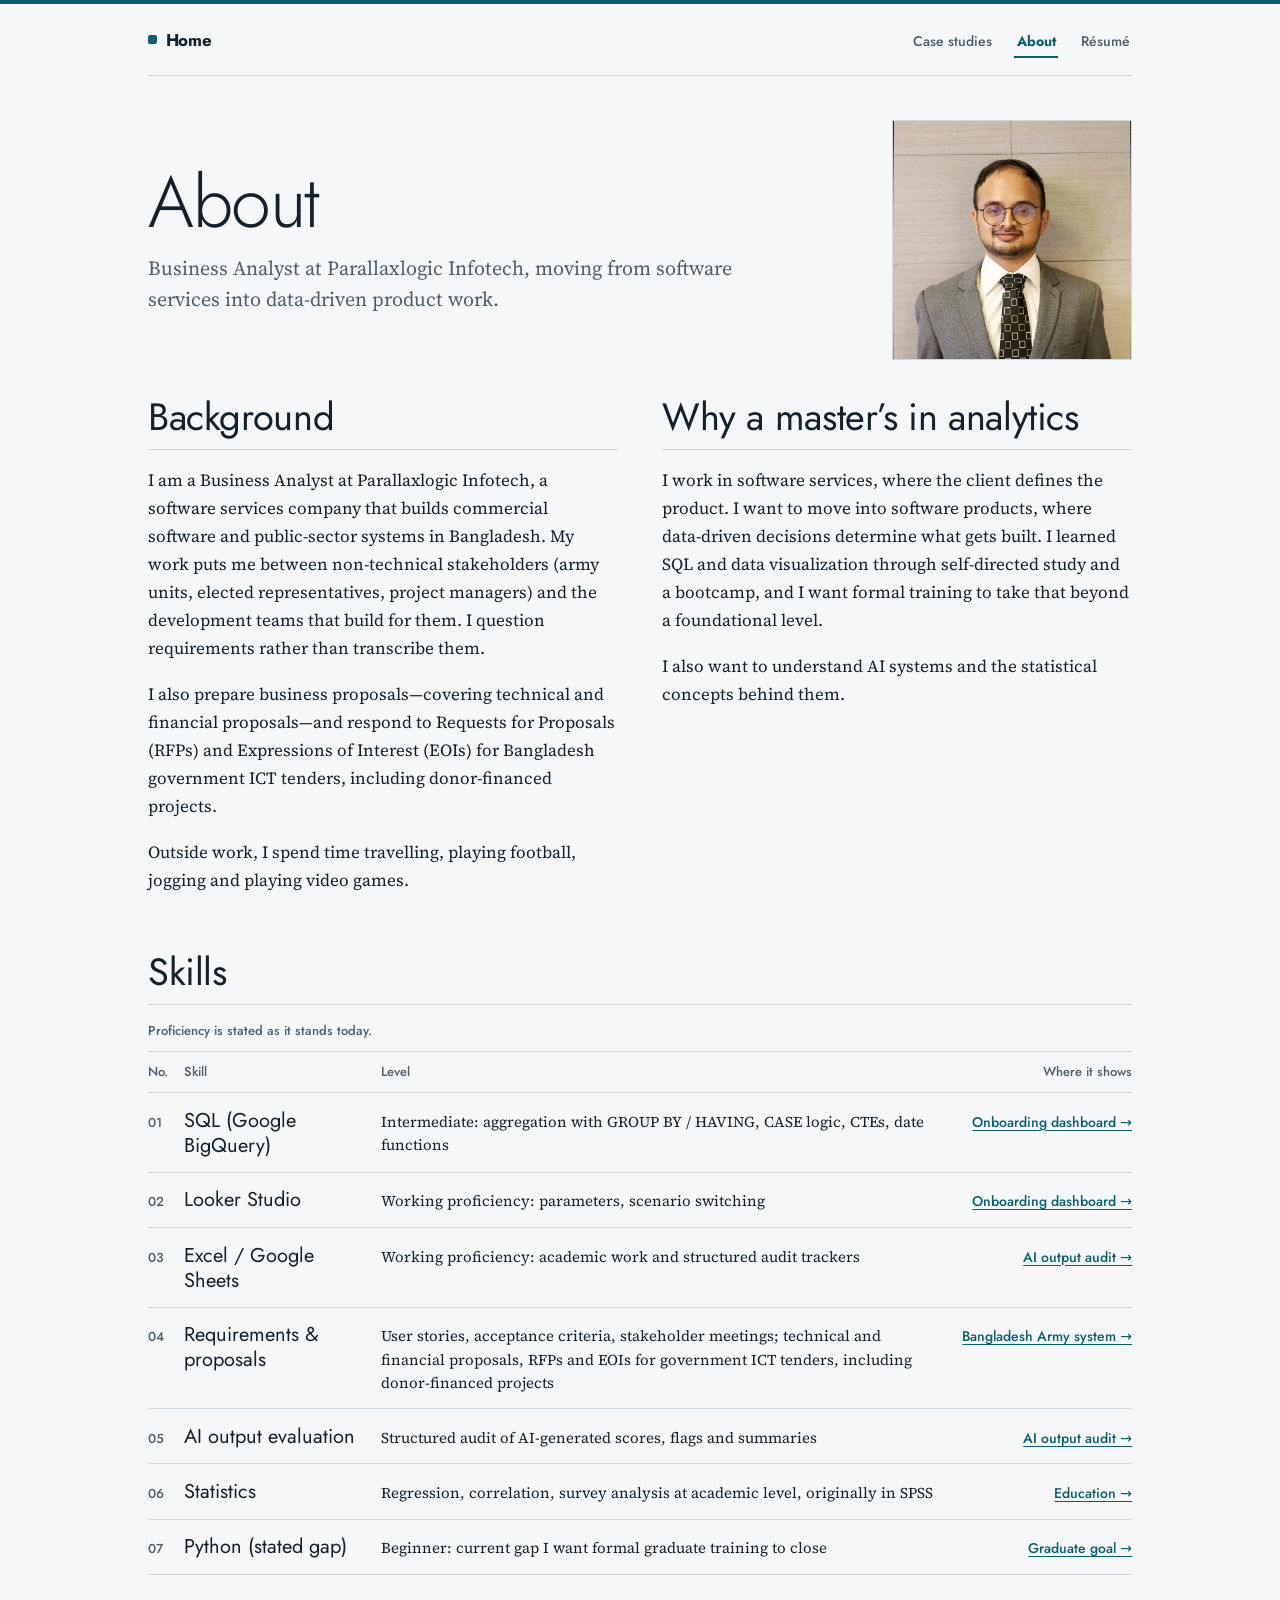
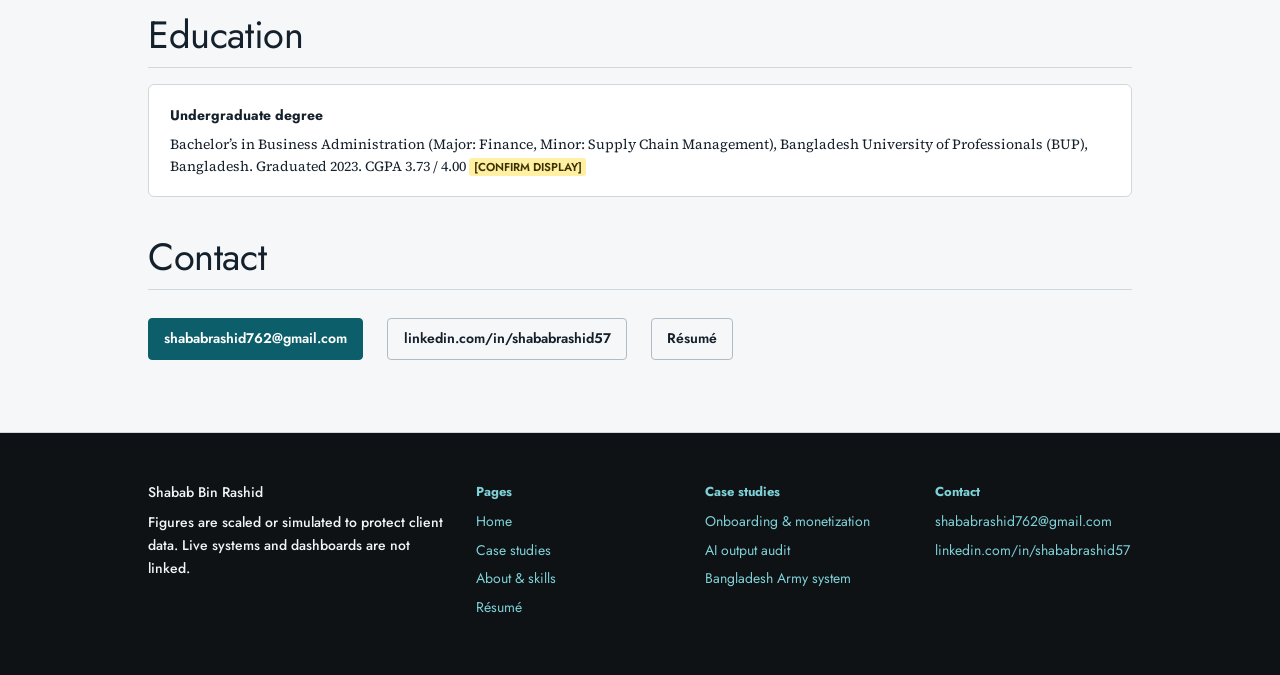
==== about.html @ 9b892e66 "Restructure Case Study 3 sections and update company name to Parallaxlogic Infotech" ====
<!doctype html>
<html lang="en">
<head>
  <meta charset="utf-8">
  <meta name="viewport" content="width=device-width, initial-scale=1">
  <title>About | Shabab Bin Rashid</title>
  <meta name="description" content="Background, skills with stated proficiency levels, education and contact details for Shabab Bin Rashid, Business Analyst at Parallaxlogic Infotech.">
  <meta property="og:title" content="About | Shabab Bin Rashid">
  <meta property="og:description" content="Background, skills with stated proficiency levels, education and contact details for Shabab Bin Rashid, Business Analyst at Parallaxlogic Infotech.">
  <meta property="og:type" content="website">
  <link rel="preconnect" href="https://fonts.googleapis.com">
  <link rel="preconnect" href="https://fonts.gstatic.com" crossorigin>
  <link rel="stylesheet" href="https://fonts.googleapis.com/css2?family=Jost:wght@300;400;500;600&family=Source+Serif+4:ital,opsz,wght@0,8..60,400;0,8..60,600;1,8..60,400&display=swap">
  <script>
  (function(d){if(matchMedia('(prefers-reduced-motion: reduce)').matches)return;
  d.documentElement.classList.add('motion');
  setTimeout(function(){if(!window.__motion)d.documentElement.classList.remove('motion')},3000);})(document);
  </script>
  <link rel="stylesheet" href="site.css?v=9">
  <script src="vendor/lenis-1.1.13.min.js?v=9" defer></script>
  <script src="motion.js?v=10" defer></script>
</head>
<body>
  <a class="skip-link" href="#main">Skip to content</a>

  <div class="wrap">
    <header class="site-header">
      <a class="site-title" href="index.html">Home</a>
      <nav class="site-nav" aria-label="Main">
        <ul>
          <li><a href="case-studies.html">Case studies</a></li>
          <li><a href="about.html" aria-current="page">About</a></li>
          <li><a href="resume.pdf">Résumé</a></li>
        </ul>
      </nav>
    </header>

    <main id="main">
      <div class="page-head page-head--about">
        <div class="page-head-copy">
          <h1>About</h1>
          <p>Business Analyst at Parallaxlogic Infotech, moving from software services into data-driven product work.</p>
        </div>
        <figure class="about-portrait">
          <img src="shabab-bin-rashid.jpg" alt="Portrait of Shabab Bin Rashid wearing glasses, a grey blazer and a patterned tie" width="240" height="240" decoding="async">
        </figure>
      </div>

      <section class="about-grid" aria-labelledby="background">
        <div class="prose">
          <h2 id="background">Background</h2>
          <p>I am a Business Analyst at Parallaxlogic Infotech, a software services company that builds commercial software and public-sector systems in Bangladesh. My work puts me between non-technical stakeholders (army units, elected representatives, project managers) and the development teams that build for them. I question requirements rather than transcribe them.</p>
          <p>I also prepare business proposals—covering technical and financial proposals—and respond to Requests for Proposals (RFPs) and Expressions of Interest (EOIs) for Bangladesh government ICT tenders, including donor-financed projects.</p>
          <p>Outside work, I spend time travelling, playing football, jogging and playing video games.</p>
        </div>

        <div class="prose">
          <h2 id="why">Why a master’s in analytics</h2>
          <p>I work in software services, where the client defines the product. I want to move into software products, where data-driven decisions determine what gets built. I learned SQL and data visualization through self-directed study and a bootcamp, and I want formal training to take that beyond a foundational level.</p>
          <p>I also want to understand AI systems and the statistical concepts behind them.</p>
        </div>
      </section>

      <section aria-labelledby="skills">
        <h2 id="skills">Skills</h2>
        <div class="toolkit-col">
          <table class="toolkit-table">
            <caption>Proficiency is stated as it stands today.</caption>
            <thead>
              <tr>
                <th scope="col">No.</th>
                <th scope="col">Skill</th>
                <th scope="col">Level</th>
                <th scope="col">Where it shows</th>
              </tr>
            </thead>
            <tbody>
              <tr>
                <td class="tk-num">01</td>
                <th scope="row" class="tk-skill">SQL (Google BigQuery)</th>
                <td class="tk-level">Intermediate: aggregation with GROUP BY / HAVING, CASE logic, CTEs, date functions</td>
                <td class="tk-where"><a href="case-study-onboarding-monetization.html">Onboarding dashboard →</a></td>
              </tr>
              <tr>
                <td class="tk-num">02</td>
                <th scope="row" class="tk-skill">Looker Studio</th>
                <td class="tk-level">Working proficiency: parameters, scenario switching</td>
                <td class="tk-where"><a href="case-study-onboarding-monetization.html">Onboarding dashboard →</a></td>
              </tr>
              <tr>
                <td class="tk-num">03</td>
                <th scope="row" class="tk-skill">Excel / Google Sheets</th>
                <td class="tk-level">Working proficiency: academic work and structured audit trackers</td>
                <td class="tk-where"><a href="case-study-ai-output-audit.html">AI output audit →</a></td>
              </tr>
              <tr>
                <td class="tk-num">04</td>
                <th scope="row" class="tk-skill">Requirements &amp; proposals</th>
                <td class="tk-level">User stories, acceptance criteria, stakeholder meetings; technical and financial proposals, RFPs and EOIs for government ICT tenders, including donor-financed projects</td>
                <td class="tk-where"><a href="case-study-army-personnel-system.html">Bangladesh Army system →</a></td>
              </tr>
              <tr>
                <td class="tk-num">05</td>
                <th scope="row" class="tk-skill">AI output evaluation</th>
                <td class="tk-level">Structured audit of AI-generated scores, flags and summaries</td>
                <td class="tk-where"><a href="case-study-ai-output-audit.html">AI output audit →</a></td>
              </tr>
              <tr>
                <td class="tk-num">06</td>
                <th scope="row" class="tk-skill">Statistics</th>
                <td class="tk-level">Regression, correlation, survey analysis at academic level, originally in SPSS</td>
                <td class="tk-where"><a href="about.html#education">Education →</a></td>
              </tr>
              <tr>
                <td class="tk-num">07</td>
                <th scope="row" class="tk-skill">Python (stated gap)</th>
                <td class="tk-level">Beginner: current gap I want formal graduate training to close</td>
                <td class="tk-where"><a href="about.html#why">Graduate goal →</a></td>
              </tr>
            </tbody>
          </table>
        </div>
      </section>

      <section aria-labelledby="education">
        <h2 id="education">Education</h2>
        <dl class="record">
          <div class="record-item is-wide">
            <dt>Undergraduate degree</dt>
            <dd>Bachelor’s in Business Administration (Major: Finance, Minor: Supply Chain Management), Bangladesh University of Professionals (BUP), Bangladesh. Graduated 2023. CGPA 3.73 / 4.00 <mark class="ph">[CONFIRM DISPLAY]</mark></dd>
          </div>
        </dl>
      </section>

      <section aria-labelledby="contact">
        <h2 id="contact">Contact</h2>
        <ul class="link-row">
          <li><a class="btn-filled" href="mailto:shababrashid762@gmail.com">shababrashid762@gmail.com</a></li>
          <li><a class="btn-outline" href="https://www.linkedin.com/in/shababrashid57">linkedin.com/in/shababrashid57</a></li>
          <li><a class="btn-outline" href="resume.pdf">Résumé</a></li>
        </ul>
      </section>
    </main>
  </div>

  <footer class="site-footer" id="footer">
    <div class="wrap">
      <div class="footer-grid">
        <div class="footer-col footer-col--wide">
          <p class="footer-brand">Shabab Bin Rashid</p>
          <p class="data-note">Figures are scaled or simulated to protect client data. Live systems and dashboards are not linked.</p>
        </div>
        <div class="footer-col">
          <p class="footer-head">Pages</p>
          <ul>
            <li><a href="index.html">Home</a></li>
            <li><a href="case-studies.html">Case studies</a></li>
            <li><a href="about.html">About &amp; skills</a></li>
            <li><a href="resume.pdf">Résumé</a></li>
          </ul>
        </div>
        <div class="footer-col">
          <p class="footer-head">Case studies</p>
          <ul>
            <li><a href="case-study-onboarding-monetization.html">Onboarding &amp; monetization</a></li>
            <li><a href="case-study-ai-output-audit.html">AI output audit</a></li>
            <li><a href="case-study-army-personnel-system.html">Bangladesh Army system</a></li>
          </ul>
        </div>
        <div class="footer-col">
          <p class="footer-head">Contact</p>
          <ul>
            <li><a href="mailto:shababrashid762@gmail.com">shababrashid762@gmail.com</a></li>
            <li><a href="https://www.linkedin.com/in/shababrashid57">linkedin.com/in/shababrashid57</a></li>
          </ul>
        </div>
      </div>
    </div>
  </footer>
</body>
</html>
---- site.css ----
/* ==========================================================
   Portfolio site stylesheet
   One accent colour (petrol teal), two typefaces:
   Jost for structure and display, Source Serif 4 for reading text.
   Dark mode follows prefers-color-scheme.
   ========================================================== */

:root {
  color-scheme: light dark;

  --paper: #F5F7F8;
  --surface: #FFFFFF;
  --surface-subtle: #EBF0F2;
  --surface-tint: #F0F6F7;
  --ink: #14202B;
  --muted: #4E5D6C;
  --rule: #CFD8DF;
  --rule-strong: #AEBCC7;
  --accent: #0B5E6A;
  --accent-mid: #147A88;
  --accent-soft: #E0EFF1;
  --code-bg: #E9EEF1;
  --ph-bg: #FFF0A3;
  --ph-ink: #3B3100;
  --ink-deep: #0E1214;
  --shadow-sm: 0 1px 2px rgba(20, 32, 43, 0.04), 0 4px 12px rgba(20, 32, 43, 0.03);
  --shadow-md: 0 2px 4px rgba(20, 32, 43, 0.05), 0 8px 24px rgba(11, 94, 106, 0.06);

  --sans: "Jost", "Segoe UI", system-ui, sans-serif;
  --display: "Jost", "Segoe UI", system-ui, sans-serif;
  --serif: "Source Serif 4", Georgia, "Times New Roman", serif;
  --mono: ui-monospace, "SFMono-Regular", Menlo, Consolas, monospace;

  --step--2: 0.8125rem;
  --step--1: 0.875rem;
  --step-0: 1.0625rem;
  --step-1: 1.25rem;
  --step-2: 1.5rem;
  --step-3: 1.875rem;
  --step-4: clamp(2.15rem, 4.5vw, 2.95rem);

  --measure: 65ch;

  --ease-inout: cubic-bezier(.76, 0, .24, 1); /* reveals, overlays */
  --ease-out: cubic-bezier(.2, .8, .2, 1);    /* image scale, followers */
  --stagger: .06s;
}

@media (prefers-color-scheme: dark) {
  :root {
    --paper: #0F151A;
    --surface: #161F26;
    --surface-subtle: #1C2730;
    --surface-tint: #15252B;
    --ink: #E6EDF2;
    --muted: #9AA8B6;
    --rule: #28343E;
    --rule-strong: #3B4C59;
    --accent: #6EC6CF;
    --accent-mid: #4BA8B2;
    --accent-soft: #172B31;
    --code-bg: #1B252E;
    --ph-bg: #4A4000;
    --ph-ink: #FFE97A;
    --ink-deep: #05080A;
    --shadow-sm: 0 1px 3px rgba(0, 0, 0, 0.25);
    --shadow-md: 0 4px 16px rgba(0, 0, 0, 0.35);
  }
}

/* ---------- Base ---------- */

*, *::before, *::after { box-sizing: border-box; }

html {
  -webkit-text-size-adjust: 100%;
  scroll-behavior: smooth;
}

@media (prefers-reduced-motion: reduce) {
  html { scroll-behavior: auto; }
  *, *::before, *::after {
    animation-duration: 0.01ms !important;
    animation-iteration-count: 1 !important;
    transition-duration: 0.01ms !important;
  }
}

body {
  margin: 0;
  background: var(--paper);
  color: var(--ink);
  font-family: var(--serif);
  font-size: var(--step-0);
  line-height: 1.65;
  text-rendering: optimizeLegibility;
  -webkit-font-smoothing: antialiased;
  border-top: 4px solid var(--accent);
}

h1, h2, h3, h4 {
  font-family: var(--sans);
  line-height: 1.16;
  letter-spacing: -0.018em;
  margin: 0;
  color: var(--ink);
}

h2 {
  font-family: var(--display);
  font-size: clamp(1.75rem, 3vw, 2.375rem);
  font-weight: 400;
  letter-spacing: -0.01em;
  margin-top: 2.25rem;
  margin-bottom: 1rem;
  padding-bottom: 0.65rem;
  border-bottom: 1px solid var(--rule);
}

h3 {
  font-size: var(--step-1);
  font-weight: 650;
}

h4 {
  font-size: var(--step-0);
  font-weight: 650;
}

p { margin: 0 0 1.1rem; max-width: var(--measure); }

a {
  color: var(--accent);
  text-decoration-thickness: 1px;
  text-underline-offset: 0.22em;
  transition: color 0.15s ease, text-decoration-color 0.15s ease;
}
a:hover { text-decoration-thickness: 2px; }

:focus-visible {
  outline: 3px solid var(--accent);
  outline-offset: 3px;
  border-radius: 2px;
}

img, svg { max-width: 100%; height: auto; }

code {
  font-family: var(--mono);
  font-size: 0.84em;
  background: var(--code-bg);
  padding: 0.15em 0.4em;
  border-radius: 3px;
  border: 1px solid var(--rule);
}

.sql-block {
  margin: 0;
  padding: 1.1rem 1.25rem;
  background: var(--code-bg);
  border: 1px solid var(--rule);
  border-radius: 5px;
  overflow-x: auto;
  font-family: var(--mono);
  font-size: var(--step--2);
  line-height: 1.55;
  color: var(--ink);
}

.sql-block code {
  background: transparent;
  padding: 0;
  border: 0;
  font-size: inherit;
}

.wrap {
  max-width: 68rem;
  margin-inline: auto;
  padding-inline: clamp(1.125rem, 5vw, 3.25rem);
}

.skip-link {
  position: absolute;
  left: 1rem;
  top: -4rem;
  background: var(--ink);
  color: var(--paper);
  padding: 0.5rem 1rem;
  font-family: var(--sans);
  font-weight: 600;
  z-index: 30;
  text-decoration: none;
}
.skip-link:focus { top: 1rem; }

/* ---------- Header and navigation ---------- */

.site-header {
  display: flex;
  flex-wrap: wrap;
  justify-content: space-between;
  align-items: center;
  gap: 0.75rem 2rem;
  padding-block: 1.35rem;
  border-bottom: 1px solid var(--rule);
  font-family: var(--sans);
}

.site-title {
  font-weight: 700;
  color: var(--ink);
  text-decoration: none;
  font-size: var(--step-0);
  letter-spacing: -0.015em;
  display: inline-flex;
  align-items: center;
  gap: 0.55rem;
}
.site-title::before {
  content: "";
  width: 0.55rem;
  height: 0.55rem;
  background: var(--accent);
  border-radius: 2px;
}
.site-title:hover { color: var(--accent); }

.site-nav ul {
  display: flex;
  flex-wrap: wrap;
  gap: 0.35rem 1.25rem;
  list-style: none;
  margin: 0;
  padding: 0;
}

.site-nav a {
  color: var(--muted);
  text-decoration: none;
  font-size: var(--step--1);
  font-weight: 500;
  padding: 0.35rem 0.15rem;
}
.site-nav a:hover { color: var(--ink); }
.site-nav a[aria-current="page"] {
  color: var(--accent);
  font-weight: 700;
  border-bottom: 2px solid var(--accent);
}

/* ---------- Placeholders (remove before publishing) ---------- */

mark.ph {
  background: var(--ph-bg);
  color: var(--ph-ink);
  font-family: var(--sans);
  font-size: 0.82em;
  font-weight: 600;
  padding: 0.1em 0.42em;
  border-radius: 3px;
  letter-spacing: 0;
  overflow-wrap: break-word;
}

.ph-block {
  margin: 1.5rem 0 2rem;
  padding: 2.25rem 1.5rem;
  border: 2px dashed var(--rule-strong);
  border-radius: 6px;
  background: repeating-linear-gradient(-45deg, var(--surface) 0 12px, var(--accent-soft) 12px 24px);
  font-family: var(--sans);
  font-size: var(--step--1);
  color: var(--muted);
  text-align: center;
}

/* ---------- Data & Verdict labels ---------- */

.sim,
.scaled,
.badge-illus,
.verdict-pill {
  display: inline-block;
  font-family: var(--sans);
  font-size: var(--step--2);
  font-weight: 700;
  color: var(--accent);
  background: var(--accent-soft);
  border: 1px solid var(--accent);
  border-radius: 4px;
  padding: 0.08em 0.5em;
  line-height: 1.4;
  vertical-align: 0.08em;
  white-space: nowrap;
}

.badge-illus {
  color: var(--muted);
  background: var(--surface);
  border-color: var(--rule-strong);
  font-weight: 600;
}

.verdict-pill {
  font-weight: 650;
  background: var(--surface-tint);
}

/* ---------- Home ---------- */

.hero {
  padding-block: clamp(3rem, 8vh, 5.25rem) 3rem;
  border-bottom: 1px solid var(--rule);
}

.hero-top {
  display: grid;
  grid-template-columns: minmax(0, 1fr) auto;
  gap: 1.75rem 3rem;
  align-items: center;
}

.hero-portrait {
  margin: 0;
  width: clamp(200px, 22vw, 260px);
  aspect-ratio: 1 / 1;
  border-radius: 8px;
  border: 1px solid var(--rule-strong);
  background: var(--surface);
  padding: 4px;
  overflow: hidden;
  flex-shrink: 0;
}

.hero-portrait img {
  display: block;
  width: 100%;
  height: 100%;
  object-fit: cover;
  object-position: center top;
  border-radius: 5px;
}

@media (max-width: 46rem) {
  .hero-top {
    grid-template-columns: minmax(0, 1fr);
    gap: 1.25rem;
  }

  .hero-portrait {
    order: -1;
    width: 148px;
  }
}

.pillars {
  display: grid;
  grid-template-columns: repeat(2, minmax(0, 1fr));
  gap: 1rem;
  margin-top: 2.25rem;
  list-style: none;
  padding: 0;
  font-family: var(--sans);
}

.pillar-card {
  padding: 1.1rem 1.2rem;
  background: var(--surface);
  border: 1px solid var(--rule);
  border-radius: 6px;
}

.pillar-num {
  display: inline-block;
  font-size: var(--step--2);
  font-weight: 700;
  color: var(--accent);
  background: var(--accent-soft);
  padding: 0.05em 0.45em;
  border-radius: 3px;
  margin-bottom: 0.4rem;
}

.pillar-card h2,
.pillar-card h3 {
  font-size: var(--step-0);
  font-weight: 700;
  margin: 0 0 0.35rem;
  padding: 0;
  border: 0;
}

.pillar-card h2::before {
  display: none;
}

.pillar-card p {
  margin: 0;
  font-size: var(--step--1);
  color: var(--muted);
  line-height: 1.5;
}
@media (max-width: 46rem) {
  .pillars {
    grid-template-columns: minmax(0, 1fr);
  }
}

.hero-name {
  font-size: var(--step-1);
  font-weight: 650;
  color: var(--accent);
  letter-spacing: -0.01em;
  margin-bottom: 0.9rem;
}

.hero-line {
  font-family: var(--display);
  font-size: clamp(2.5rem, 6vw, 4.5rem);
  line-height: 1.04;
  font-weight: 300;
  letter-spacing: -0.02em;
  max-width: 20ch;
  margin: 0;
  color: var(--ink);
}

.hero-intro {
  max-width: none;
  margin: 1.65rem 0 0;
  font-size: var(--step-1);
  line-height: 1.62;
  color: var(--ink);
}

.hero-highlights {
  display: grid;
  grid-template-columns: repeat(2, minmax(0, 1fr));
  gap: 0.5rem 2rem;
  margin: 1.5rem 0 0;
  padding: 0;
  list-style: none;
  font-family: var(--sans);
  font-size: var(--step--1);
  color: var(--muted);
}

.hero-highlights li {
  position: relative;
  padding-left: 1.15rem;
}

.hero-highlights li::before {
  content: "";
  position: absolute;
  left: 0;
  top: 0.56em;
  width: 0.45rem;
  height: 0.45rem;
  border-radius: 1px;
  background: var(--accent);
}

@media (max-width: 46rem) {
  .hero-highlights {
    grid-template-columns: minmax(0, 1fr);
    gap: 0.45rem;
  }
}

.link-row {
  display: flex;
  flex-wrap: wrap;
  gap: 0.75rem 1.5rem;
  list-style: none;
  padding: 0;
  margin: 1.75rem 0 0;
  font-family: var(--sans);
  font-size: var(--step--1);
  font-weight: 600;
}

.link-row li a {
  display: inline-block;
  padding: 0.5rem 0.95rem;
  background: var(--surface);
  border: 1px solid var(--rule-strong);
  border-radius: 4px;
  text-decoration: none;
  color: var(--ink);
  transition: border-color 0.15s ease, background-color 0.15s ease, color 0.15s ease;
}
.link-row li:first-child a {
  background: var(--accent);
  border-color: var(--accent);
  color: #FFFFFF;
}
@media (prefers-color-scheme: dark) {
  .link-row li:first-child a {
    color: #0F151A;
  }
}
.link-row li a:hover {
  border-color: var(--accent);
  color: var(--accent);
}
.link-row li:first-child a:hover {
  background: var(--accent-mid);
  color: #FFFFFF;
}
.link-row li a.btn-contact {
  background: var(--accent-soft);
  border: 1.5px solid var(--accent);
  color: var(--accent);
  font-weight: 700;
}
.link-row li a.btn-contact:hover {
  background: var(--accent);
  border-color: var(--accent);
  color: #FFFFFF;
}
@media (prefers-color-scheme: dark) {
  .link-row li a.btn-contact:hover {
    color: #0F151A;
  }
}

.section { padding-block: 2.75rem 1rem; }
.section > h2:first-child {
  margin-top: 0;
  padding-top: 0;
  border-top: 0;
}

.section-head {
  display: flex;
  flex-wrap: wrap;
  justify-content: space-between;
  align-items: flex-end;
  gap: 0.75rem 2rem;
  margin-bottom: 1.35rem;
}

.section-head {
  padding-bottom: 0.75rem;
  border-bottom: 1px solid var(--rule);
}
.section-head h2 {
  margin: 0;
  padding: 0;
  border: 0;
}
.section:has(.cs-rows) .section-head,
.section:has(.work-areas) .section-head,
.section:has(.faq-list) .section-head {
  border-bottom: 0;
  padding-bottom: 0;
}

.section-lead {
  margin: 0.45rem 0 0;
  font-family: var(--sans);
  font-size: var(--step--1);
  color: var(--muted);
  max-width: 62ch;
}

.section-more {
  font-family: var(--sans);
  font-size: var(--step--1);
  font-weight: 650;
  white-space: nowrap;
}

.pillar-card {
  display: flex;
  flex-direction: column;
}

.pillar-link {
  margin-top: 0.85rem !important;
  padding-top: 0.75rem;
  border-top: 1px solid var(--rule);
  font-family: var(--sans);
  font-size: var(--step--2);
  font-weight: 650;
}

/* Featured case studies 3-column showcase */
.project-grid {
  display: grid;
  grid-template-columns: repeat(3, minmax(0, 1fr));
  gap: 1.25rem;
}

.project-card {
  display: flex;
  flex-direction: column;
  background: var(--surface);
  border: 1px solid var(--rule);
  border-radius: 6px;
  overflow: hidden;
}

.project-visual {
  height: 14.25rem;
  background: var(--surface-tint);
  border-bottom: 1px solid var(--rule);
  padding: 0.85rem 1rem;
  display: flex;
  align-items: center;
  justify-content: center;
}

.project-visual--img {
  padding: 0;
  background: var(--paper);
}

.project-visual--img img {
  width: 100%;
  height: 100%;
  object-fit: cover;
  object-position: top center;
  display: block;
}

.mini-diagram {
  width: 100%;
  font-family: var(--sans);
}

.mini-diagram .badge-illus {
  margin-bottom: 0.5rem;
}

.mini-flow {
  list-style: none;
  margin: 0;
  padding: 0;
  display: grid;
  gap: 0.35rem;
}

.mini-flow li {
  background: var(--surface);
  border: 1px solid var(--rule);
  border-radius: 4px;
  padding: 0.3rem 0.55rem;
  line-height: 1.25;
}

.mini-flow strong {
  display: block;
  font-size: var(--step--2);
  color: var(--ink);
}

.mini-flow span {
  display: block;
  font-size: 0.8125rem;
  color: var(--muted);
}

.mini-ba {
  display: grid;
  gap: 0.5rem;
}

.mini-ba-row {
  background: var(--surface);
  border: 1px solid var(--rule);
  border-radius: 4px;
  padding: 0.5rem 0.65rem;
}

.mini-ba-row.is-after {
}

.mini-ba-tag {
  display: inline-block;
  font-size: 0.8125rem;
  font-weight: 700;
  color: var(--muted);
}

.mini-ba-row.is-after .mini-ba-tag {
  color: var(--accent);
}

.mini-ba-row p {
  margin: 0.15rem 0 0;
  font-size: var(--step--2);
  color: var(--ink);
  line-height: 1.3;
}

.project-body {
  display: flex;
  flex-direction: column;
  flex: 1 1 auto;
  padding: 1.15rem 1.25rem 1.25rem;
}

.project-tags {
  display: flex;
  flex-wrap: wrap;
  gap: 0.35rem;
  margin-bottom: 0.65rem;
}

.project-body h3 {
  font-size: var(--step-0);
  line-height: 1.3;
  margin-bottom: 0.55rem;
}

.project-body h3 a {
  color: var(--ink);
  text-decoration: none;
}

.project-body h3 a:hover {
  color: var(--accent);
  text-decoration: underline;
}

.project-body > p {
  font-size: var(--step--1);
  line-height: 1.52;
  color: var(--muted);
  margin: 0 0 0.9rem;
}

.project-meta {
  margin: auto 0 0.9rem;
  padding: 0.7rem 0.85rem;
  background: var(--paper);
  border: 1px solid var(--rule);
  border-radius: 4px;
  font-family: var(--sans);
  display: grid;
  gap: 0.45rem;
}

.project-meta dt {
  font-size: 0.8125rem;
  font-weight: 700;
  color: var(--accent);
}

.project-meta dd {
  margin: 0.1rem 0 0;
  font-size: var(--step--2);
  line-height: 1.38;
  color: var(--ink);
}

.project-cta {
  margin: 0 !important;
  font-family: var(--sans);
  font-size: var(--step--1) !important;
  font-weight: 650;
}

/* Background & skills snapshot split */
.about-split {
  display: grid;
  grid-template-columns: minmax(0, 1fr) minmax(0, 1.15fr);
  gap: 1.25rem;
  align-items: stretch;
}

.panel {
  background: var(--surface);
  border: 1px solid var(--rule);
  border-radius: 6px;
  padding: 1.35rem 1.5rem;
  display: flex;
  flex-direction: column;
}

.panel h3 {
  font-size: var(--step-1);
  margin-bottom: 0.85rem;
}

.panel > p {
  font-size: var(--step-0);
  line-height: 1.6;
  margin: 0 0 0.9rem;
}

.panel-edu {
  margin: 0.25rem 0 1rem;
  padding: 0.8rem 0.95rem;
  background: var(--paper);
  border: 1px solid var(--rule);
  border-radius: 4px;
  font-family: var(--sans);
}

.panel-edu-label {
  display: block;
  font-size: 0.8125rem;
  font-weight: 700;
  color: var(--accent);
  margin-bottom: 0.2rem;
}

.panel-edu p {
  margin: 0;
  font-size: var(--step--2);
  line-height: 1.45;
  color: var(--ink);
}

.panel-link {
  margin-top: auto !important;
  margin-bottom: 0 !important;
  padding-top: 0.75rem;
  border-top: 1px solid var(--rule);
  font-family: var(--sans);
  font-size: var(--step--1) !important;
  font-weight: 650;
}

.skill-snapshot {
  margin: 0;
  display: grid;
  gap: 0.65rem;
  font-family: var(--sans);
}

.skill-snapshot > div {
  padding-bottom: 0.65rem;
  border-bottom: 1px solid var(--rule);
}

.skill-snapshot > div:last-child {
  padding-bottom: 0;
  border-bottom: 0;
}

.skill-snapshot dt {
  font-size: var(--step--1);
  font-weight: 700;
  color: var(--ink);
}

.skill-snapshot dd {
  margin: 0.15rem 0 0;
  font-size: var(--step--2);
  color: var(--muted);
  line-height: 1.45;
}

/* FAQ accordion */
.faq-list {
  display: grid;
  gap: 0.7rem;
}

.faq-item {
  background: var(--surface);
  border: 1px solid var(--rule);
  border-radius: 6px;
}

.faq-item[open] {
  border-color: var(--accent);
}

.faq-item summary {
  cursor: pointer;
  list-style: none;
  padding: 1rem 1.25rem;
  font-family: var(--sans);
  font-size: var(--step-0);
  font-weight: 650;
  color: var(--ink);
  display: flex;
  justify-content: space-between;
  align-items: center;
  gap: 1rem;
}

.faq-item summary::-webkit-details-marker {
  display: none;
}

.faq-item summary::after {
  content: "+";
  font-size: 1.25rem;
  font-weight: 500;
  color: var(--accent);
  line-height: 1;
  flex-shrink: 0;
}

.faq-item[open] summary::after {
  content: "−";
}

.faq-answer {
  padding: 0 1.25rem 1.1rem;
  border-top: 1px solid var(--rule);
  margin-top: 0;
}

.faq-answer p {
  margin: 0.85rem 0 0;
  font-size: var(--step--1);
  line-height: 1.62;
  color: var(--ink);
}

/* Contact CTA band */
.contact-band {
  margin-top: 2.75rem;
  padding: 1.75rem 2rem;
  background: var(--surface);
  border: 1px solid var(--rule);
  border-radius: 6px;
  display: flex;
  flex-wrap: wrap;
  justify-content: space-between;
  align-items: center;
  gap: 1.25rem 2rem;
}

.contact-band h2 {
  margin: 0 0 0.35rem;
  padding-top: 0;
  border-top: 0;
}

.contact-band p {
  margin: 0;
  font-size: var(--step--1);
  color: var(--muted);
  max-width: 52ch;
}

.contact-actions {
  margin: 0;
}

/* Rich multi-column footer */
.footer-grid {
  display: grid;
  grid-template-columns: minmax(0, 1.5fr) repeat(3, minmax(0, 1fr));
  gap: 1.5rem 2rem;
}

.footer-grid--3 {
  grid-template-columns: minmax(0, 1.6fr) repeat(2, minmax(0, 1fr));
}

.footer-brand {
  font-weight: 700;
  color: var(--ink);
  margin: 0 0 0.45rem !important;
}

.footer-head {
  font-size: var(--step--2);
  font-weight: 700;
  color: var(--accent);
  margin: 0 0 0.5rem !important;
}

.footer-col ul {
  list-style: none;
  margin: 0;
  padding: 0;
  display: grid;
  gap: 0.35rem;
}

.footer-col li a {
  color: var(--muted);
  text-decoration: none;
}

.footer-col li a:hover {
  color: var(--accent);
  text-decoration: underline;
}

@media (max-width: 62rem) {
  .project-grid {
    grid-template-columns: minmax(0, 1fr);
  }
  .about-split,
  .footer-grid {
    grid-template-columns: repeat(2, minmax(0, 1fr));
  }
  .about-split {
    grid-template-columns: minmax(0, 1fr);
  }
}

@media (max-width: 42rem) {
  .contact-band {
    padding: 1.35rem 1.25rem;
  }
  .footer-grid {
    grid-template-columns: minmax(0, 1fr);
  }
}

.work-list {
  list-style: none;
  margin: 0;
  padding: 0;
  display: grid;
  gap: 1rem;
}

.work-item {
  display: grid;
  grid-template-columns: minmax(0, 1.1fr) minmax(0, 1.5fr);
  gap: 0.75rem 2.5rem;
  padding: 1.5rem 1.75rem;
  background: var(--surface);
  border: 1px solid var(--rule);
  border-radius: 6px;
}
.work-item h3 { line-height: 1.3; }
.work-item h3 a { color: var(--ink); text-decoration: none; }
.work-item h3 a:hover { color: var(--accent); text-decoration: underline; }
.work-item p { margin: 0; max-width: var(--measure); }

.status {
  display: inline-block;
  margin-top: 0.45rem;
  font-family: var(--sans);
  font-size: var(--step--2);
  font-weight: 600;
  color: var(--muted);
  background: var(--surface-subtle);
  padding: 0.1em 0.5em;
  border-radius: 3px;
}

/* ---------- Case studies index ---------- */

.page-head {
  padding-block: 2.75rem 2rem;
  max-width: 52rem;
}
.page-head h1 {
  font-family: var(--display);
  font-size: clamp(2.5rem, 6vw, 4.5rem);
  font-weight: 300;
  line-height: 1.04;
  letter-spacing: -0.02em;
  margin-bottom: 0.85rem;
}
.page-head p {
  font-size: var(--step-1);
  color: var(--muted);
  margin: 0;
  line-height: 1.55;
}

.entry {
  margin-bottom: 1.5rem;
  padding: 1.75rem 2rem;
  background: var(--surface);
  border: 1px solid var(--rule);
  border-radius: 6px;
}
.entry.flagship {
}
.entry h2 {
  margin: 0 0 0.65rem;
  padding-top: 0;
  border-top: 0;
  font-size: var(--step-2);
}
.entry h2::before { display: none; }
.entry h2 a { color: var(--ink); text-decoration: none; }
.entry h2 a:hover { color: var(--accent); text-decoration: underline; }
.entry > p { max-width: var(--measure); }

.facts {
  display: grid;
  grid-template-columns: repeat(4, minmax(0, 1fr));
  gap: 1rem 1.5rem;
  margin: 1.25rem 0 0;
  padding: 1rem 1.25rem;
  background: var(--paper);
  border: 1px solid var(--rule);
  border-radius: 4px;
}
@media (max-width: 54rem) {
  .facts {
    grid-template-columns: repeat(2, minmax(0, 1fr));
  }
}
@media (max-width: 34rem) {
  .facts {
    grid-template-columns: minmax(0, 1fr);
  }
}
.facts dt {
  font-family: var(--sans);
  font-size: var(--step--2);
  font-weight: 700;
  color: var(--accent);
}
.facts dd {
  margin: 0.2rem 0 0;
  font-family: var(--sans);
  font-size: var(--step--1);
  line-height: 1.45;
}

.entry-link {
  margin: 1rem 0 0;
  font-family: var(--sans);
  font-size: var(--step--1);
  font-weight: 650;
}

/* ---------- Case study page ---------- */

.cs-head {
  padding-block: 2.5rem 1.75rem;
  max-width: 54rem;
}
.crumb {
  font-family: var(--sans);
  font-size: var(--step--1);
  font-weight: 600;
  margin: 0 0 1.15rem;
  display: flex;
  flex-wrap: wrap;
  align-items: center;
  gap: 0.65rem;
  color: var(--muted);
}
.crumb a {
  display: inline-block;
  padding: 0.2rem 0.65rem;
  background: var(--surface);
  border: 1px solid var(--rule);
  border-radius: 4px;
  text-decoration: none;
  color: var(--ink);
}
.crumb a:hover {
  border-color: var(--accent);
  color: var(--accent);
}
.cs-head h1 {
  font-family: var(--display);
  font-size: clamp(2.5rem, 6vw, 4.5rem);
  font-weight: 300;
  line-height: 1.04;
  letter-spacing: -0.02em;
  margin-bottom: 0.9rem;
}
.dek {
  font-size: var(--step-1);
  color: var(--muted);
  max-width: var(--measure);
  line-height: 1.55;
  margin: 0;
}

.summary {
  display: grid;
  grid-template-columns: minmax(0, 1.35fr) minmax(0, 0.8fr) minmax(0, 1.25fr) minmax(0, 0.85fr);
  gap: 0;
  margin: 0.5rem 0 2rem;
  background: var(--surface);
  border: 1px solid var(--rule);
  border-radius: 6px;
  overflow: hidden;
}
.summary > div {
  min-width: 0;
  padding: 1.15rem 1.25rem;
  border-right: 1px solid var(--rule);
}
.summary > div:last-child {
  border-right: 0;
}
.summary dt {
  font-family: var(--sans);
  font-size: var(--step--2);
  font-weight: 700;
  color: var(--accent);
}
.summary dd {
  margin: 0.35rem 0 0;
  font-size: var(--step--1);
  line-height: 1.48;
  font-family: var(--sans);
  font-weight: 500;
  color: var(--ink);
}

/* Two-column reading layout for steps and decision notes;
   all other sections span the full width so there are no empty side columns. */
.cs-body {
  font-size: 1.125rem;
  line-height: 1.65;
  display: grid;
  grid-template-columns: minmax(0, 1.55fr) minmax(16rem, 1fr);
  column-gap: 1.5rem;
  align-items: stretch;
}
.cs-body > * { grid-column: 1 / -1; }
.cs-body > .step { grid-column: 1; }
.cs-body > .note { grid-column: 2; }
.cs-body > .full-bleed { grid-column: 1 / -1; }

.cs-body > h2:first-child {
  margin-top: 0;
  padding-top: 0;
  border-top: 0;
}

.cs-body ul, .cs-body ol {
  padding-left: 1.25rem;
  margin: 0 0 1.25rem;
}
.cs-body li { margin-bottom: 0.55rem; }
.cs-body li::marker {
  color: var(--accent);
  font-family: var(--sans);
  font-weight: 600;
}

.step {
  position: relative;
  margin: 0 0 1.1rem;
  padding: 1.2rem 1.35rem;
  background: var(--surface);
  border: 1px solid var(--rule);
  border-left: 3px solid var(--accent);
  border-radius: 6px;
}
.step h3 {
  margin-bottom: 0.55rem;
  font-size: var(--step-0);
  display: flex;
  flex-wrap: wrap;
  align-items: center;
  gap: 0.45rem 0.65rem;
}
.step p:last-child { margin-bottom: 0; }

.step-num {
  font-family: var(--sans);
  font-size: var(--step--2);
  font-weight: 700;
  color: #FFFFFF;
  background: var(--accent);
  padding: 0.12em 0.55em;
  border-radius: 3px;
}
@media (prefers-color-scheme: dark) {
  .step-num {
    color: #0F151A;
  }
}

.note {
  position: relative;
  margin: 0 0 1.1rem;
  padding: 1rem 1.15rem;
  background: var(--surface-tint);
  border: 1px solid var(--rule);
  border-radius: 6px;
  font-family: var(--sans);
  font-size: var(--step--1);
  line-height: 1.52;
}
.note-kind {
  display: inline-block;
  font-size: var(--step--2);
  font-weight: 700;
  color: var(--accent);
  background: var(--surface);
  border: 1px solid var(--rule);
  padding: 0.05em 0.45em;
  border-radius: 3px;
  margin-bottom: 0.45rem;
}
.note p { margin: 0; }

/* ---------- Visual Enrichment: Process Diagrams & Artefacts ---------- */

.artefact {
  margin: 1.25rem 0 1.75rem;
  background: var(--surface);
  border: 1px solid var(--rule);
  border-radius: 6px;
  font-family: var(--sans);
  overflow: hidden;
}

.artefact-head {
  display: flex;
  flex-wrap: wrap;
  justify-content: space-between;
  align-items: center;
  gap: 0.5rem 1rem;
  padding: 0.9rem 1.35rem;
  background: var(--surface-subtle);
  border-bottom: 1px solid var(--rule);
}

.artefact-title {
  font-size: var(--step--1);
  font-weight: 700;
  color: var(--ink);
  margin: 0;
}

.artefact-body {
  padding: 1.35rem;
}

.artefact-foot {
  padding: 0.75rem 1.35rem;
  border-top: 1px solid var(--rule);
  background: var(--surface-subtle);
  font-size: var(--step--2);
  color: var(--muted);
  margin: 0;
}

/* Process flow pipeline */
.flow-list {
  list-style: none;
  margin: 0;
  padding: 0;
  display: grid;
  grid-template-columns: repeat(4, minmax(0, 1fr));
  gap: 0.85rem;
}

.flow-list.flow-3 {
  grid-template-columns: repeat(3, minmax(0, 1fr));
}

.flow-list.flow-5 {
  grid-template-columns: repeat(5, minmax(0, 1fr));
}

.flow-list.flow-7 {
  grid-template-columns: repeat(12, minmax(0, 1fr));
}
.flow-list.flow-7 > .flow-node:nth-child(-n+4) {
  grid-column: span 3;
}
.flow-list.flow-7 > .flow-node:nth-child(n+5) {
  grid-column: span 4;
}

.flow-node {
  position: relative;
  padding: 1rem 1.05rem;
  background: var(--paper);
  border: 1px solid var(--rule);
  border-radius: 5px;
  font-size: var(--step--1);
  line-height: 1.45;
}

.flow-stage {
  display: inline-block;
  font-size: var(--step--2);
  font-weight: 700;
  color: var(--accent);
  background: var(--accent-soft);
  padding: 0.05em 0.45em;
  border-radius: 3px;
  margin-bottom: 0.45rem;
}

.flow-node strong {
  display: block;
  font-weight: 700;
  color: var(--ink);
  margin-bottom: 0.35rem;
}

.flow-node p,
.flow-node ul {
  margin: 0;
  font-size: var(--step--2);
  color: var(--muted);
  line-height: 1.48;
}

.flow-node ul {
  padding-left: 1rem;
  margin-top: 0.3rem;
}
.flow-node li {
  margin-bottom: 0.25rem;
}

/* Branching audit diagram (CS2) */
.audit-pipeline {
  display: grid;
  gap: 1.15rem;
}

.audit-top-row {
  display: grid;
  grid-template-columns: minmax(0, 1fr);
  gap: 0.9rem;
  align-items: stretch;
}

.audit-box {
  padding: 1rem 1.2rem;
  background: var(--paper);
  border: 1px solid var(--rule);
  border-radius: 5px;
  font-size: var(--step--1);
}

.audit-box.is-muted-branch {
  border-top-color: var(--rule-strong);
  background: var(--surface-subtle);
}

.audit-box h4 {
  font-size: var(--step--1);
  margin: 0.2rem 0 0.45rem;
}

.audit-box p {
  font-size: var(--step--2);
  color: var(--muted);
  margin: 0;
  line-height: 1.55;
  max-width: none;
}

.audit-box ul {
  margin: 0.45rem 0 0;
  padding-left: 1.15rem;
  display: flex;
  flex-wrap: wrap;
  gap: 0.35rem 1.75rem;
}

.audit-box li {
  margin-bottom: 0;
  font-size: var(--step--2);
  color: var(--ink);
}

.audit-checks-grid {
  display: grid;
  grid-template-columns: repeat(3, minmax(0, 1fr));
  gap: 0.75rem;
  margin-top: 0.75rem;
}

.audit-check-item {
  padding: 0.65rem 0.75rem;
  background: var(--surface);
  border: 1px solid var(--rule);
  border-radius: 4px;
  font-size: var(--step--2);
  line-height: 1.4;
}

.audit-check-item strong {
  display: block;
  color: var(--ink);
  margin-bottom: 0.15rem;
}

.audit-check-item span {
  color: var(--muted);
}

/* Scenario-switch illustration (CS1) */
.scenario-panel {
  display: grid;
  grid-template-columns: minmax(0, 1fr);
  gap: 1rem;
}

.scenario-panel > * {
  min-width: 0;
}

.scenario-bar {
  display: inline-flex;
  flex-wrap: wrap;
  gap: 0.35rem;
  padding: 0.3rem;
  background: var(--paper);
  border: 1px solid var(--rule);
  border-radius: 5px;
  max-width: 100%;
}

.scenario-option {
  flex: 1 1 auto;
  padding: 0.45rem 0.85rem;
  text-align: center;
  font-size: var(--step--1);
  font-weight: 600;
  color: var(--muted);
  border-radius: 4px;
  border: 1px solid transparent;
  white-space: nowrap;
}

.scenario-option.is-active {
  background: var(--surface);
  color: var(--ink);
  border-color: var(--accent);
}

.scenario-schema {
  display: grid;
  grid-template-columns: repeat(3, minmax(0, 1fr));
  gap: 0.75rem;
}

.scenario-card {
  padding: 0.95rem;
  background: var(--paper);
  border: 1px solid var(--rule);
  border-radius: 5px;
  font-size: var(--step--2);
}

.scenario-card.is-base {
  border-color: var(--accent);
  background: var(--surface-tint);
}

.scenario-card strong {
  display: block;
  font-size: var(--step--1);
  color: var(--ink);
  margin-bottom: 0.3rem;
}

.scenario-card p {
  margin: 0;
  color: var(--muted);
  line-height: 1.45;
}

/* Dashboard KPIs, MRR matrix, and completion bars (CS1) */
.kpi-grid {
  display: grid;
  grid-template-columns: repeat(4, minmax(0, 1fr));
  gap: 0.85rem;
  margin-bottom: 1.15rem;
}

.kpi-card {
  padding: 0.95rem 1.05rem;
  background: var(--paper);
  border: 1px solid var(--rule);
  border-radius: 5px;
}

.kpi-label {
  display: flex;
  flex-wrap: wrap;
  align-items: center;
  justify-content: space-between;
  gap: 0.35rem;
  font-size: var(--step--2);
  font-weight: 700;
  color: var(--muted);
  margin-bottom: 0.35rem;
}

.kpi-val {
  display: block;
  font-size: var(--step-2);
  font-weight: 700;
  color: var(--ink);
  line-height: 1.15;
  margin-bottom: 0.25rem;
}

.kpi-sub {
  display: block;
  font-size: var(--step--2);
  color: var(--muted);
  line-height: 1.4;
}

.mrr-table-wrap {
  overflow-x: auto;
  margin-top: 0.5rem;
}

.mrr-table {
  width: 100%;
  min-width: 34rem;
  border-collapse: collapse;
  font-family: var(--sans);
  font-size: var(--step--2);
}

.mrr-table th,
.mrr-table td {
  padding: 0.6rem 0.75rem;
  border: 1px solid var(--rule);
  text-align: right;
}

.mrr-table th:first-child,
.mrr-table td:first-child {
  text-align: left;
  font-weight: 700;
}

.mrr-table thead th {
  background: var(--paper);
  color: var(--ink);
  font-weight: 700;
}

.mrr-table td.is-peak {
  background: var(--accent-soft);
  color: var(--ink);
  font-weight: 700;
  border-color: var(--accent);
}

.completion-grid {
  display: grid;
  grid-template-columns: repeat(2, minmax(0, 1fr));
  gap: 1rem;
  margin-top: 1.15rem;
}

.completion-box {
  padding: 1rem 1.1rem;
  background: var(--paper);
  border: 1px solid var(--rule);
  border-radius: 5px;
}

.completion-box h4 {
  font-size: var(--step--1);
  margin: 0 0 0.25rem;
}

.completion-box > p {
  font-size: var(--step--2);
  color: var(--muted);
  margin: 0 0 0.85rem;
  line-height: 1.45;
}

.bar-list {
  list-style: none;
  padding: 0;
  margin: 0;
  display: grid;
  gap: 0.5rem;
}

.bar-item {
  margin: 0 !important;
}

.bar-meta {
  display: flex;
  justify-content: space-between;
  font-size: var(--step--2);
  font-weight: 600;
  color: var(--ink);
  margin-bottom: 0.2rem;
}

.bar-track {
  height: 0.5rem;
  background: var(--surface);
  border: 1px solid var(--rule);
  border-radius: 3px;
  overflow: hidden;
}

.bar-fill {
  height: 100%;
  background: var(--accent);
  border-radius: 2px;
}

.dash-shot-wrap {
  margin-top: 1.25rem;
  padding-top: 1.25rem;
  border-top: 1px solid var(--rule);
}

.dash-shot {
  display: block;
  width: 100%;
  max-width: 44rem;
  margin: 0 auto;
  border: 1px solid var(--rule);
  border-radius: 5px;
  box-shadow: var(--shadow-sm);
}

/* Data-governance panel (CS1 & CS2) */
.gov-grid {
  display: grid;
  grid-template-columns: repeat(2, minmax(0, 1fr));
  gap: 0.85rem;
  margin: 0;
}

.gov-item {
  padding: 1rem 1.1rem;
  background: var(--paper);
  border: 1px solid var(--rule);
  border-radius: 5px;
}

.gov-item dt {
  font-family: var(--sans);
  font-size: var(--step--1);
  font-weight: 700;
  color: var(--ink);
  display: flex;
  flex-wrap: wrap;
  align-items: center;
  justify-content: space-between;
  gap: 0.4rem;
  margin-bottom: 0.35rem;
}

.gov-item dd {
  margin: 0;
  font-family: var(--sans);
  font-size: var(--step--2);
  color: var(--muted);
  line-height: 1.5;
}

/* Spreadsheet tracker table (CS2) */
.sheet-wrap {
  overflow-x: auto;
}

.sheet-table {
  width: 100%;
  min-width: 46rem;
  border-collapse: collapse;
  font-family: var(--sans);
  font-size: var(--step--2);
  line-height: 1.48;
}

.sheet-table thead th {
  background: var(--paper);
  color: var(--ink);
  font-weight: 700;
  font-size: var(--step--2);
  padding: 0.65rem 0.85rem;
  border: 1px solid var(--rule);
  text-align: left;
}

.sheet-col-letter {
  display: block;
  font-family: var(--mono);
  font-size: 0.7rem;
  color: var(--muted);
  font-weight: 500;
  margin-bottom: 0.15rem;
}

.sheet-table tbody td,
.sheet-table tbody th {
  padding: 0.75rem 0.85rem;
  border: 1px solid var(--rule);
  vertical-align: top;
  text-align: left;
}

.sheet-table td code,
.sheet-table .verdict-pill {
  white-space: nowrap;
}

.sheet-table tbody tr:nth-child(even) {
  background: var(--paper);
}

/* Before / After specification card (CS3) */
.before-after {
  display: grid;
  grid-template-columns: repeat(2, minmax(0, 1fr));
  gap: 1rem;
}

.ba-col {
  padding: 1.1rem;
  background: var(--paper);
  border: 1px solid var(--rule);
  border-radius: 5px;
}

.ba-col.is-after {
  background: var(--surface-tint);
}

.ba-label {
  display: block;
  font-size: var(--step--2);
  font-weight: 700;
  color: var(--muted);
  margin-bottom: 0.35rem;
}

.ba-col.is-after .ba-label {
  color: var(--accent);
}

.ba-col h4 {
  font-size: var(--step-0);
  margin-bottom: 0.35rem;
}

.ba-col p {
  margin: 0;
  font-size: var(--step--1);
  color: var(--muted);
  line-height: 1.5;
}

.artefact.is-secondary {
  margin: 0.75rem 0 1.75rem;
}
.artefact.is-secondary .artefact-head {
  padding: 0.65rem 1rem;
}
.artefact.is-secondary .artefact-body {
  padding: 0.9rem 1rem;
}
.artefact.is-secondary .ba-col {
  padding: 0.85rem 0.95rem;
}
.artefact.is-secondary .ba-col h4 {
  font-size: var(--step--1);
}
.artefact.is-secondary .ba-col p {
  font-size: var(--step--2);
}

/* Role map diagram & structured 5-responsibility grid (CS3) */
.role-map {
  display: grid;
  grid-template-columns: minmax(0, 1fr) minmax(0, 1.45fr) minmax(0, 1fr);
  gap: 1rem;
  align-items: stretch;
}

.role-endpoint {
  padding: 1.1rem;
  background: var(--paper);
  border: 1px solid var(--rule);
  border-top: 3px solid var(--rule-strong);
  border-radius: 5px;
  display: flex;
  flex-direction: column;
  justify-content: space-between;
  gap: 0.85rem;
}

.role-endpoint h4 {
  font-size: var(--step-0);
  margin: 0.25rem 0 0.35rem;
}

.role-endpoint p {
  margin: 0;
  font-size: var(--step--2);
  color: var(--muted);
  line-height: 1.48;
}

.role-subbox {
  padding: 0.75rem 0.85rem;
  background: var(--surface);
  border: 1px solid var(--rule);
  border-radius: 4px;
}

.role-subbox strong {
  display: block;
  font-size: var(--step--1);
  color: var(--ink);
  margin-bottom: 0.2rem;
}

.role-bridge {
  padding: 1.15rem;
  background: var(--surface-tint);
  border: 2px solid var(--accent);
  border-radius: 6px;
  display: flex;
  flex-direction: column;
  gap: 0.65rem;
}

.role-bridge-head {
  margin-bottom: 0.2rem;
}

.role-bridge-head h4 {
  font-size: var(--step-0);
  color: var(--ink);
  margin: 0.2rem 0 0.15rem;
}

.role-bridge-head p {
  margin: 0;
  font-size: var(--step--2);
  color: var(--muted);
}

.role-stream {
  padding: 0.6rem 0.8rem;
  background: var(--surface);
  border: 1px solid var(--rule);
  border-radius: 4px;
  font-size: var(--step--2);
  line-height: 1.42;
}

.role-stream-dir {
  display: flex;
  align-items: center;
  justify-content: space-between;
  gap: 0.5rem;
  font-weight: 700;
  color: var(--ink);
  margin-bottom: 0.15rem;
}

.role-stream-arrow {
  font-family: var(--mono);
  font-size: 0.8125rem;
  color: var(--accent);
  background: var(--accent-soft);
  padding: 0.05em 0.45em;
  border-radius: 3px;
}

.role-stream p {
  margin: 0;
  color: var(--muted);
}

.role-resp-grid {
  list-style: none;
  margin: 1.25rem 0 1.5rem;
  padding: 0;
  display: grid;
  grid-template-columns: repeat(2, minmax(0, 1fr));
  gap: 0.9rem;
}

.role-resp-card {
  padding: 1.1rem 1.25rem;
  background: var(--surface);
  border: 1px solid var(--rule);
  border-radius: 6px;
}

.role-resp-card:last-child:nth-child(odd) {
  grid-column: 1 / -1;
}

.role-resp-card h3 {
  font-size: var(--step-0);
  margin-bottom: 0.45rem;
  display: flex;
  flex-wrap: wrap;
  align-items: center;
  gap: 0.45rem 0.6rem;
}

.role-resp-card p {
  margin: 0;
  font-size: var(--step--1);
  line-height: 1.55;
}

/* Requirement-as-rule empty slot template (CS3) */
.rule-slots {
  display: grid;
  grid-template-columns: repeat(3, minmax(0, 1fr));
  gap: 0.85rem;
}

.rule-slot {
  padding: 0.95rem 1.05rem;
  background: var(--paper);
  border: 1px solid var(--rule);
  border-radius: 5px;
}

.rule-slot strong {
  display: block;
  font-size: var(--step--1);
  color: var(--ink);
  margin-bottom: 0.25rem;
}

.rule-slot p {
  margin: 0 0 0.65rem;
  font-size: var(--step--2);
  color: var(--muted);
  line-height: 1.45;
}

.rule-slot-empty {
  padding: 0.55rem 0.7rem;
  background: var(--surface);
  border: 1px dashed var(--rule-strong);
  border-radius: 4px;
  font-family: var(--mono);
  font-size: 0.8125rem;
  color: var(--muted);
  text-align: center;
}

/* User story specification card (CS4) */
.spec-grid {
  display: grid;
  gap: 0.85rem;
}

.spec-row {
  padding: 0.95rem 1.1rem;
  background: var(--paper);
  border: 1px solid var(--rule);
  border-radius: 5px;
  font-size: var(--step--1);
}

.spec-row strong {
  display: block;
  font-size: var(--step--2);
  color: var(--accent);
  margin-bottom: 0.25rem;
}

.method {
  margin-top: 0.75rem;
  padding: 1.1rem 1.35rem;
  background: var(--surface);
  border: 1px solid var(--rule);
  border-radius: 6px;
  font-family: var(--sans);
  font-size: var(--step--1);
}
.method p { max-width: none; }
.method p:last-child { margin-bottom: 0; }

.cs-nav {
  margin-top: 3.25rem;
  padding-top: 1.5rem;
  border-top: 1px solid var(--rule);
  font-family: var(--sans);
  font-size: var(--step--1);
  font-weight: 600;
  display: flex;
  flex-wrap: wrap;
  justify-content: space-between;
  gap: 0.75rem 1.5rem;
}

/* ---------- About & Tables ---------- */

.about-grid {
  display: grid;
  grid-template-columns: repeat(2, minmax(0, 1fr));
  gap: 1.5rem 2.75rem;
  align-items: start;
}

@media (max-width: 48rem) {
  .about-grid {
    grid-template-columns: minmax(0, 1fr);
    gap: 1.75rem;
  }
}

.prose { max-width: none; }
.prose > h2:first-child {
  margin-top: 0;
  padding-top: 0;
  border-top: 0;
}

.table-wrap {
  overflow-x: auto;
  margin: 0 0 1.5rem;
  background: var(--surface);
  border: 1px solid var(--rule);
  border-radius: 6px;
  padding: 0.25rem 1.25rem 0.5rem;
}

table {
  width: 100%;
  min-width: 34rem;
  border-collapse: collapse;
  font-family: var(--sans);
  font-size: var(--step--1);
  line-height: 1.5;
}
caption {
  text-align: left;
  color: var(--muted);
  padding: 0.75rem 0;
  font-size: var(--step--2);
}
th, td {
  text-align: left;
  vertical-align: top;
  padding: 0.75rem 1rem 0.75rem 0;
  border-bottom: 1px solid var(--rule);
}
th:last-child, td:last-child { padding-right: 0; }
thead th {
  color: var(--muted);
  font-weight: 700;
  font-size: var(--step--2);
  border-bottom: 2px solid var(--rule-strong);
}
tbody tr:last-child th,
tbody tr:last-child td {
  border-bottom: 0;
}
tbody th { font-weight: 650; color: var(--ink); }

.record {
  margin: 0;
  display: grid;
  grid-template-columns: repeat(2, minmax(0, 1fr));
  gap: 1rem;
}
.record-item {
  padding: 1.15rem 1.3rem;
  background: var(--surface);
  border: 1px solid var(--rule);
  border-radius: 6px;
}
.record-item.is-wide {
  grid-column: 1 / -1;
}
.record dt {
  font-family: var(--sans);
  font-size: var(--step--1);
  font-weight: 700;
  color: var(--ink);
  margin: 0;
}
.record dd {
  margin: 0.4rem 0 0;
  font-size: var(--step--1);
  line-height: 1.58;
  color: var(--ink);
}
@media (max-width: 48rem) {
  .record {
    grid-template-columns: minmax(0, 1fr);
  }
}

/* ---------- Footer ---------- */

.site-footer {
  margin-top: 4.5rem;
  padding-block: 2rem 3rem;
  border-top: 1px solid var(--rule);
  font-family: var(--sans);
  font-size: var(--step--1);
  color: var(--muted);
}
.site-footer p { margin: 0 0 0.5rem; }
.data-note { color: var(--ink); font-weight: 600; }

/* ---------- Responsive ---------- */

@media (max-width: 62rem) {
  .cs-body {
    grid-template-columns: minmax(0, 1fr);
  }
  .cs-body > .note {
    grid-column: 1;
    margin: -0.75rem 0 1.75rem 0.75rem;
  }
  .summary {
    grid-template-columns: repeat(2, minmax(0, 1fr));
  }
  .summary > div:nth-child(2) {
    border-right: 0;
  }
  .summary > div:nth-child(1),
  .summary > div:nth-child(2) {
    border-bottom: 1px solid var(--rule);
  }
  .flow-list,
  .flow-list.flow-5,
  .flow-list.flow-7,
  .audit-top-row,
  .audit-checks-grid,
  .kpi-grid {
    grid-template-columns: repeat(2, minmax(0, 1fr));
  }
  .flow-list.flow-7 > .flow-node:nth-child(-n+4),
  .flow-list.flow-7 > .flow-node:nth-child(n+5) {
    grid-column: auto;
  }
  .flow-list.flow-7 > .flow-node:last-child:nth-child(odd) {
    grid-column: 1 / -1;
  }
  .role-map,
  .completion-grid {
    grid-template-columns: minmax(0, 1fr);
  }
}

@media (max-width: 42rem) {
  .work-item {
    grid-template-columns: minmax(0, 1fr);
    gap: 0.35rem;
    padding: 1.25rem;
  }
  .summary {
    grid-template-columns: minmax(0, 1fr);
  }
  .summary > div {
    border-right: 0;
    border-bottom: 1px solid var(--rule);
  }
  .summary > div:last-child {
    border-bottom: 0;
  }
  .flow-list,
  .flow-list.flow-3,
  .flow-list.flow-5,
  .flow-list.flow-7,
  .audit-top-row,
  .audit-checks-grid,
  .scenario-schema,
  .gov-grid,
  .before-after,
  .role-resp-grid,
  .rule-slots,
  .kpi-grid,
  .completion-grid {
    grid-template-columns: minmax(0, 1fr);
  }
  .flow-list.flow-7 > .flow-node:last-child:nth-child(odd),
  .role-resp-card:last-child:nth-child(odd) {
    grid-column: auto;
  }
  .scenario-bar {
    display: flex;
    width: 100%;
    gap: 0.25rem;
  }
  .scenario-option {
    padding: 0.4rem 0.45rem;
    font-size: var(--step--2);
  }
  .table-wrap table {
    min-width: 0;
  }
  .table-wrap thead {
    display: none;
  }
  .table-wrap tbody tr {
    display: block;
    padding: 0.85rem 0;
    border-bottom: 1px solid var(--rule);
  }
  .table-wrap tbody tr:last-child {
    border-bottom: 0;
  }
  .table-wrap tbody th,
  .table-wrap tbody td {
    display: block;
    padding: 0.15rem 0;
    border-bottom: 0;
  }
  .table-wrap tbody th {
    font-weight: 700;
    color: var(--accent);
  }
  .table-wrap tbody td:last-child {
    margin-top: 0.2rem;
    font-size: var(--step--2);
    color: var(--muted);
  }
}

/* ---------- Print (reviewers sometimes print case studies) ---------- */

@media print {
  .site-nav, .skip-link, .cs-nav { display: none; }
  body { background: #fff; color: #000; font-size: 10.5pt; border-top: 0; }
  .cs-body { grid-template-columns: minmax(0, 1fr); }
  .summary, .step, .artefact, .gov-item, .flow-node, .method {
    background: #fff;
    border-color: #999;
    break-inside: avoid;
  }
  a { color: #000; text-decoration: underline; }
}


/* ---------- Phase 2 Editorial Layout ---------- */

.hero-grid {
  display: grid;
  grid-template-columns: 7fr 5fr;
  gap: 2.5rem 3.5rem;
  align-items: center;
}

.hero-name {
  font-family: var(--sans);
  font-size: 1.25rem;
  font-weight: 500;
  color: var(--accent);
  letter-spacing: -0.01em;
  margin: 0 0 0.85rem;
}

.hero-sub {
  font-family: var(--serif);
  font-size: 1.25rem;
  line-height: 1.5;
  color: var(--ink);
  margin: 1.15rem 0 0;
  max-width: var(--measure);
}

.hero-intro {
  font-family: var(--serif);
  font-size: 1.0625rem;
  line-height: 1.65;
  color: var(--muted);
  margin: 1rem 0 0;
  max-width: var(--measure);
}

.hero-portrait {
  margin: 0;
  padding: 0;
  border: 0;
  border-radius: 0;
  background: transparent;
  width: 100%;
  aspect-ratio: auto;
  overflow: visible;
}

.hero-portrait img {
  display: block;
  width: 100%;
  height: auto;
  border-radius: 0;
  mix-blend-mode: multiply;
}

@media (prefers-color-scheme: dark) {
  .hero-portrait {
    background: var(--surface);
    border-radius: 8px;
    overflow: hidden;
  }
  .hero-portrait img {
    mix-blend-mode: normal;
  }
}

@media (max-width: 53.99rem) {
  .hero-grid {
    grid-template-columns: minmax(0, 1fr);
    gap: 1.75rem;
  }
  .hero-portrait {
    order: -1;
    max-width: 280px;
  }
}

.link-row li a.btn-filled {
  background: var(--accent);
  border-color: var(--accent);
  color: #FFFFFF;
}
@media (prefers-color-scheme: dark) {
  .link-row li a.btn-filled {
    color: #0F151A;
  }
}
.link-row li a.btn-outline {
  background: transparent;
  border: 1px solid var(--rule-strong);
  color: var(--ink);
}
.link-row li a.btn-outline:hover {
  border-color: var(--accent);
  color: var(--accent);
}

/* Case study rows (Home & Case studies index) */
.cs-rows {
  display: block;
}

.cs-row {
  display: grid;
  grid-template-columns: 5fr 7fr;
  gap: 2.75rem;
  padding: 2.5rem 0;
  border-top: 1px solid var(--rule);
  align-items: stretch;
}

.cs-row-media {
  display: flex;
  flex-direction: column;
  justify-content: space-between;
  gap: 0.65rem;
  padding: 0.85rem;
  border: 1px solid var(--rule);
  border-radius: 6px;
  overflow: hidden;
  background: var(--surface-tint);
  text-decoration: none;
  transition: border-color 0.25s ease;
}

.cs-row-media:hover,
.cs-row-media:focus-visible {
  border-color: var(--accent);
}

.cs-media-frame {
  flex: 1 1 0;
  min-height: 0;
  position: relative;
  display: flex;
  align-items: center;
  justify-content: center;
  overflow: hidden;
  border: 1px solid var(--rule);
  border-radius: 4px;
  background: var(--surface);
}

.cs-media-frame--shot {
  background: var(--surface);
}

.cs-media-frame--shot img {
  position: absolute;
  inset: 0;
  margin: auto;
  max-width: calc(100% - 1.5rem);
  max-height: calc(100% - 1.5rem);
  width: auto;
  height: auto;
  object-fit: contain;
  border-radius: 3px;
  border: 1px solid var(--rule);
  box-shadow: 0 4px 16px rgba(14, 18, 20, 0.14);
  display: block;
}

@media (prefers-color-scheme: dark) {
  .cs-media-frame--shot img {
    box-shadow: 0 6px 22px rgba(0, 0, 0, 0.42);
  }
}

.cs-media-frame--diagram {
  padding: 0.85rem 1rem;
  background: var(--surface);
}

.cs-media-frame--diagram .mini-diagram {
  width: 100%;
  height: 100%;
  max-height: 100%;
  display: block;
}

.cs-media-cap {
  display: flex;
  align-items: baseline;
  justify-content: space-between;
  gap: 0.75rem;
  font-family: var(--sans);
  font-size: 0.75rem;
  line-height: 1.3;
  color: var(--muted);
}

.cs-media-cap strong {
  font-weight: 500;
  color: var(--ink);
}

.cs-media-cap span {
  color: var(--accent);
  font-weight: 500;
  text-align: right;
}

.cs-row-num {
  font-family: var(--sans);
  font-size: 0.8125rem;
  font-weight: 500;
  color: var(--muted);
  margin: 0 0 0.45rem;
}

.cs-row-body h3 {
  font-family: var(--display);
  font-weight: 400;
  font-size: clamp(1.5rem, 2.4vw, 2rem);
  line-height: 1.15;
  letter-spacing: -0.01em;
  margin: 0 0 0.75rem;
}

.cs-row-body h3 a {
  color: var(--ink);
  text-decoration: none;
}

.cs-row-body h3 a:hover {
  color: var(--accent);
  text-decoration: underline;
}

.cs-row-summary {
  font-family: var(--serif);
  font-size: 1.0625rem;
  line-height: 1.65;
  color: var(--ink);
  margin: 0 0 1.25rem;
  max-width: var(--measure);
}

.cs-row-meta {
  display: grid;
  grid-template-columns: repeat(2, minmax(0, 1fr));
  gap: 1rem 2rem;
  margin: 0 0 1.25rem;
  padding: 0.85rem 0;
  border-top: 1px solid var(--rule);
  border-bottom: 1px solid var(--rule);
  font-family: var(--sans);
}

.cs-row-meta.is-four {
  grid-template-columns: repeat(2, minmax(0, 1fr));
}

.cs-row-meta dt {
  font-family: var(--sans);
  font-size: 0.8125rem;
  font-weight: 500;
  color: var(--muted);
}

.cs-row-meta dd {
  margin: 0.2rem 0 0;
  font-family: var(--sans);
  font-size: 0.9375rem;
  line-height: 1.45;
  color: var(--ink);
}

.cs-row-cta {
  margin: 0;
  font-family: var(--sans);
  font-size: 0.9375rem;
  font-weight: 500;
}

@media (max-width: 53.99rem) {
  .cs-row {
    grid-template-columns: minmax(0, 1fr);
    gap: 1.5rem;
    padding: 2rem 0;
  }
  .cs-media-frame {
    flex: none;
    aspect-ratio: 16 / 10;
  }
  .cs-media-frame--diagram {
    aspect-ratio: auto;
    min-height: 12.5rem;
  }
}

@media (max-width: 34rem) {
  .cs-row-meta {
    grid-template-columns: minmax(0, 1fr);
  }
}

/* What I work on */
.work-areas {
  list-style: none;
  margin: 0;
  padding: 0;
  display: grid;
  grid-template-columns: repeat(4, minmax(0, 1fr));
  gap: 2rem;
}

.work-area-item {
  border-top: 1px solid var(--rule);
  padding-top: 1.15rem;
  display: flex;
  flex-direction: column;
}

.work-area-item h3 {
  font-family: var(--sans);
  font-weight: 500;
  font-size: 1.125rem;
  margin: 0 0 0.6rem;
}

.work-area-item p {
  font-family: var(--serif);
  font-size: 1rem;
  line-height: 1.65;
  color: var(--muted);
  margin: 0 0 1rem;
}

.work-area-link {
  margin-top: auto !important;
  margin-bottom: 0 !important;
  font-family: var(--sans) !important;
  font-size: 0.875rem !important;
  font-weight: 500;
}

@media (max-width: 61.99rem) {
  .work-areas {
    grid-template-columns: repeat(2, minmax(0, 1fr));
  }
}

@media (max-width: 41.99rem) {
  .work-areas {
    grid-template-columns: minmax(0, 1fr);
  }
}

/* Background and toolkit */
.about-split {
  display: grid;
  grid-template-columns: minmax(0, 5fr) minmax(0, 7fr);
  gap: 2.5rem 3.5rem;
  align-items: start;
}

.bg-plain h3 {
  font-family: var(--sans);
  font-weight: 500;
  font-size: 1.25rem;
  margin: 0 0 0.85rem;
}

.bg-plain p {
  font-family: var(--serif);
  font-size: 1.0625rem;
  line-height: 1.65;
  margin: 0 0 1rem;
}

.bg-edu {
  padding-top: 1rem;
  border-top: 1px solid var(--rule);
  color: var(--muted);
}

.bg-more {
  font-family: var(--sans) !important;
  font-size: 0.9375rem !important;
  font-weight: 500;
}

.toolkit-table {
  width: 100%;
  min-width: 0;
  border-collapse: collapse;
}

.toolkit-table caption {
  text-align: left;
  font-family: var(--sans);
  font-size: 0.8125rem;
  font-weight: 500;
  color: var(--muted);
  padding: 0 0 0.65rem;
  border-bottom: 1px solid var(--rule);
}

.toolkit-table thead th {
  font-family: var(--sans);
  font-size: 0.8125rem;
  font-weight: 500;
  color: var(--muted);
  padding: 0.65rem 0.85rem 0.65rem 0;
  border-bottom: 1px solid var(--rule);
}

.toolkit-table thead th:last-child {
  text-align: right;
  padding-right: 0;
}

.toolkit-table tbody th,
.toolkit-table tbody td {
  padding: 0.9rem 0.85rem 0.9rem 0;
  border-bottom: 1px solid var(--rule);
  vertical-align: baseline;
}

.toolkit-table tbody tr:last-child th,
.toolkit-table tbody tr:last-child td {
  border-bottom: 1px solid var(--rule);
}

.tk-num {
  font-family: var(--sans);
  font-size: 0.8125rem;
  font-weight: 500;
  color: var(--muted);
  white-space: nowrap;
  width: 2.25rem;
}

.tk-skill {
  font-family: var(--sans);
  font-weight: 400;
  font-size: 1.25rem;
  color: var(--ink);
  line-height: 1.25;
  min-width: 10.5rem;
}

.tk-level {
  font-family: var(--serif);
  font-size: 0.9375rem;
  line-height: 1.55;
  color: var(--ink);
}

.tk-where {
  font-family: var(--sans);
  font-size: 0.875rem;
  font-weight: 500;
  white-space: nowrap;
  text-align: right;
  padding-right: 0 !important;
}

@media (max-width: 61.99rem) {
  .about-split {
    grid-template-columns: minmax(0, 1fr);
  }
}

@media (max-width: 41.99rem) {
  .toolkit-table,
  .toolkit-table tbody,
  .toolkit-table tr,
  .toolkit-table th,
  .toolkit-table td {
    display: block;
    width: 100%;
    min-width: 0;
  }
  .toolkit-table thead {
    display: none;
  }
  .toolkit-table tbody tr {
    padding: 0.9rem 0;
    border-bottom: 1px solid var(--rule);
  }
  .toolkit-table tbody th,
  .toolkit-table tbody td {
    padding: 0.15rem 0;
    border-bottom: 0;
  }
  .toolkit-table tbody tr:last-child th,
  .toolkit-table tbody tr:last-child td {
    border-bottom: 0;
  }
  .tk-where {
    text-align: left;
    white-space: normal;
    margin-top: 0.25rem;
  }
}

/* Restyled unboxed Q&A */
.faq-list {
  display: block;
  border-top: 1px solid var(--rule);
}

.faq-item {
  background: transparent;
  border: 0;
  border-bottom: 1px solid var(--rule);
  border-radius: 0;
}

.faq-item summary {
  padding: 1.15rem 0;
  font-family: var(--sans);
  font-size: 1.0625rem;
  font-weight: 500;
  color: var(--ink);
}

.faq-answer {
  padding: 0 0 1.25rem;
  border-top: 0;
}

.faq-answer p {
  margin: 0;
  font-family: var(--serif);
  font-size: 1.0625rem;
  line-height: 1.65;
  color: var(--muted);
  max-width: var(--measure);
}

/* Contact band (editorial) */
.section:has(.faq-list) {
  padding-bottom: 0;
}

.contact-band {
  margin-top: 0;
  padding: 2.25rem 0 0.5rem;
  background: transparent;
  border: 0;
  border-radius: 0;
}

.contact-band h2 {
  border-bottom: 0;
  padding-bottom: 0;
  margin: 0 0 0.35rem;
}

/* Full-width --ink-deep footer */
.site-footer {
  margin-top: 4.5rem;
  padding-block: 3rem 3.5rem;
  background: var(--ink-deep);
  color: #C9D3DA;
  border-top: 1px solid var(--rule);
  font-family: var(--sans);
  font-size: var(--step--1);
}

.site-footer .data-note,
.site-footer .footer-brand {
  color: #F0F4F7;
  font-weight: 500;
}

.site-footer a,
.site-footer .footer-head,
.site-footer .footer-col li a {
  color: #7FD1D8;
}

.site-footer a:hover,
.site-footer .footer-col li a:hover {
  color: #FFFFFF;
  text-decoration: underline;
}


/* ---------- Phase 3 Editorial Case-Study Template ---------- */

.cs-head {
  padding-block: 2.5rem 1.75rem;
  max-width: none;
}

.crumb {
  font-family: var(--sans);
  font-size: 0.8125rem;
  font-weight: 500;
  margin: 0 0 1.25rem;
  display: flex;
  flex-wrap: wrap;
  align-items: center;
  justify-content: space-between;
  gap: 0.75rem 1.5rem;
  color: var(--muted);
  max-width: none;
}

.crumb-label {
  color: var(--muted);
}

.crumb a {
  display: inline;
  padding: 0;
  background: transparent;
  border: 0;
  border-radius: 0;
  color: var(--accent);
  text-decoration: none;
}

.crumb a:hover {
  text-decoration: underline;
}

.dek {
  font-family: var(--serif);
  font-size: 1.25rem;
  color: var(--muted);
  max-width: none;
  line-height: 1.55;
  margin: 0;
}

.summary {
  display: grid;
  grid-template-columns: repeat(4, minmax(0, 1fr));
  gap: 1.25rem 2rem;
  margin: 0.5rem 0 2.5rem;
  padding: 1.35rem 0;
  background: transparent;
  border: 0;
  border-top: 1px solid var(--rule);
  border-bottom: 1px solid var(--rule);
  border-radius: 0;
  overflow: visible;
}

.summary > div {
  min-width: 0;
  padding: 0;
  border: 0;
}

.summary dt {
  font-family: var(--sans);
  font-size: 0.8125rem;
  font-weight: 500;
  color: var(--muted);
}

.summary dd {
  margin: 0.3rem 0 0;
  font-size: 0.9375rem;
  line-height: 1.48;
  font-family: var(--sans);
  font-weight: 400;
  color: var(--ink);
}

@media (max-width: 61.99rem) {
  .summary {
    grid-template-columns: repeat(2, minmax(0, 1fr));
  }
  .summary > div:nth-child(1),
  .summary > div:nth-child(2) {
    border-bottom: 0;
  }
}

@media (max-width: 41.99rem) {
  .summary {
    grid-template-columns: minmax(0, 1fr);
  }
  .summary > div {
    border-bottom: 0;
  }
}

.cs-body {
  display: block;
  font-size: 1.125rem;
  line-height: 1.65;
}

.cs-section {
  display: grid;
  grid-template-columns: minmax(0, 1fr);
  gap: 1.35rem;
  padding: 2.25rem 0;
  border-top: 0;
  align-items: start;
}

.cs-section:first-child {
  padding-top: 0.5rem;
}

.cs-rail {
  position: static;
}

.cs-rail h2 {
  font-family: var(--display);
  font-size: clamp(1.75rem, 3vw, 2.375rem);
  font-weight: 400;
  color: var(--ink);
  letter-spacing: -0.01em;
  line-height: 1.15;
  margin: 0;
  padding: 0 0 0.6rem;
  border: 0;
  border-bottom: 1px solid var(--rule);
  display: flex;
  align-items: baseline;
  gap: 0.75rem;
}

.rail-num {
  display: inline-block;
  font-family: var(--sans);
  font-size: 0.875rem;
  font-weight: 500;
  color: var(--accent);
  margin: 0;
}

.rail-title {
  display: inline;
  font-family: var(--display);
  font-size: inherit;
  font-weight: 400;
  color: var(--ink);
}

.cs-content > p,
.cs-content > ul,
.cs-content > ol:not(.role-resp-grid) {
  max-width: none;
}

/* Steps with side-by-side Decision / Trade-off margin notes on desktop */
.step {
  margin: 0 0 2.25rem;
  padding: 0.2rem 0 0.2rem 1.35rem;
  background: transparent;
  border-top: 0;
  border-right: 0;
  border-bottom: 0;
  border-radius: 0;
}

.step:last-child {
  margin-bottom: 0;
}

.step > .step-num {
  display: block;
  font-family: var(--sans);
  font-size: 0.8125rem;
  font-weight: 500;
  color: var(--muted);
  background: transparent;
  padding: 0;
  margin: 0 0 0.25rem;
  border-radius: 0;
}

.step h3 {
  font-family: var(--sans);
  font-size: 1.25rem;
  font-weight: 500;
  margin: 0 0 0.55rem;
}

.step > p {
  max-width: none;
  margin: 0 0 1rem;
}

.step > p:last-of-type {
  margin-bottom: 0;
}

.note {
  margin: 1rem 0 0;
  padding: 0.95rem 1.15rem;
  background: var(--surface-tint);
  border: 1px solid var(--rule);
  border-radius: 0;
  display: block;
}

.note-kind {
  display: block;
  font-family: var(--sans);
  font-size: 0.8125rem;
  font-weight: 500;
  color: var(--accent);
  background: transparent;
  border: 0;
  padding: 0;
  margin: 0 0 0.3rem;
}

.note p {
  font-family: var(--serif);
  font-style: italic;
  font-size: 1.02rem;
  line-height: 1.58;
  color: var(--ink);
  margin: 0;
  max-width: none;
}

@media (min-width: 56rem) {
  .step {
    display: grid;
    grid-template-columns: minmax(0, 7fr) minmax(0, 5fr);
    column-gap: 2.75rem;
    align-items: start;
  }
  .step > :not(.note) {
    grid-column: 1;
  }
  .step > .note {
    grid-column: 2;
    grid-row: 1 / span 6;
    margin-top: 0.15rem;
  }
  .step.step--full {
    display: block;
  }
}

.case-feature__rows {
  margin: 1rem 0 0;
  padding: 0;
  border-top: 1px solid var(--rule);
}

.case-feature__row {
  display: grid;
  grid-template-columns: minmax(11rem, 13.5rem) minmax(0, 1fr);
  gap: 0.35rem 1.75rem;
  padding: 0.85rem 0;
  border-bottom: 1px solid var(--rule);
  align-items: baseline;
}

.case-feature__row dt {
  font-family: var(--sans);
  font-size: 0.875rem;
  font-weight: 600;
  color: var(--accent);
}

.case-feature__row dd {
  margin: 0;
  font-family: var(--serif);
  font-size: 1.0625rem;
  line-height: 1.62;
  color: var(--ink);
}

@media (max-width: 42rem) {
  .case-feature__row {
    grid-template-columns: minmax(0, 1fr);
    gap: 0.25rem;
  }
}

/* Figures (.artefact) */
.artefact {
  margin: 1.5rem 0 2rem;
  background: var(--surface);
  border: 1px solid var(--rule);
  border-radius: 0;
  font-family: var(--sans);
}

.artefact-head,
.artefact-foot {
  font-family: var(--sans);
}

.artefact-foot {
  font-size: 0.8125rem;
  max-width: none;
}

/* Outcome display statement */
.outcome-lead {
  font-family: var(--display);
  font-weight: 300;
  font-size: clamp(1.5rem, 2.6vw, 2.125rem);
  line-height: 1.25;
  letter-spacing: -0.015em;
  color: var(--ink);
  max-width: none !important;
  margin: 0 0 1.25rem;
}

/* SQL details */
.sql-details {
  margin-top: 0.85rem;
}

.sql-details summary {
  cursor: pointer;
  font-family: var(--sans);
  font-size: 0.875rem;
  font-weight: 500;
  color: var(--accent);
  padding: 0.35rem 0;
}

.sql-details[open] summary {
  margin-bottom: 0.5rem;
}

/* Mobile MRR table caption and right-edge fade */
.mrr-table-caption {
  font-family: var(--sans);
  font-size: 0.8125rem;
  color: var(--muted);
  margin: 0.5rem 0 0.4rem;
  max-width: none;
}

.mrr-scroll-outer {
  position: relative;
}

@media (max-width: 48rem) {
  .mrr-scroll-outer::after {
    content: "";
    position: absolute;
    top: 0;
    right: 0;
    bottom: 0;
    width: 2.25rem;
    pointer-events: none;
    background: linear-gradient(to right, rgba(255, 255, 255, 0), var(--surface));
  }
}

/* Next case study full-width --ink-deep band */
.cs-nav {
  margin-top: 4.5rem;
  padding-block: 3rem 3.25rem;
  background: var(--ink-deep);
  border-top: 1px solid var(--rule);
  display: block;
}

.cs-nav + .site-footer {
  margin-top: 0;
}

.cs-nav-label {
  font-family: var(--sans);
  font-size: 0.8125rem;
  font-weight: 500;
  color: #9AA8B6;
  margin: 0 0 0.5rem;
}

.cs-nav-title {
  font-family: var(--display);
  font-weight: 300;
  font-size: clamp(1.75rem, 3.5vw, 2.75rem);
  line-height: 1.12;
  letter-spacing: -0.015em;
  margin: 0;
  max-width: none;
}

.cs-nav-title a {
  color: #F0F4F7;
  text-decoration: none;
}

.cs-nav-title a:hover {
  color: #7FD1D8;
  text-decoration: underline;
}


/* ---------- Phase 4 Case studies index & About page ---------- */

.page-head--about {
  max-width: none;
  display: flex;
  flex-wrap: wrap;
  justify-content: space-between;
  align-items: center;
  gap: 1.75rem 3rem;
}

.page-head-copy {
  max-width: 44rem;
}

.about-portrait {
  margin: 0;
  width: 240px;
  aspect-ratio: 1 / 1;
  border: 1px solid var(--rule);
  overflow: hidden;
  flex-shrink: 0;
  background: var(--surface);
}

.about-portrait img {
  display: block;
  width: 100%;
  height: 100%;
  object-fit: cover;
  object-position: center top;
}

@media (max-width: 46rem) {
  .about-portrait {
    width: 180px;
  }
}

/* Motion */

.reveal-line { display: block; overflow: hidden; padding-top: .06em; }
.reveal-line > span { display: block; }
html.motion .reveal-line > span {
  transform: translateY(105%);
  transition: transform 1.2s var(--ease-inout);
  transition-delay: calc(var(--i, 0) * var(--stagger));
}
html.motion h2 .reveal-line > span {
  transition-duration: .9s;
}
html.motion .is-in .reveal-line > span,
html.motion .is-in > .reveal-line > span {
  transform: none;
}

/* Step 3: Hero entrance */
.hero-portrait {
  overflow: hidden;
}
html.motion .hero-portrait {
  opacity: 0;
  transform: scale(1.06);
  transform-origin: 70% 100%;
  transition:
    opacity 1.2s ease .2s,
    transform 1.8s var(--ease-out) .2s;
}
html.motion .hero.is-in .hero-portrait {
  opacity: 1;
  transform: scale(1);
}
html.motion .hero-name,
html.motion .hero-sub,
html.motion .hero-intro,
html.motion .hero .link-row {
  opacity: 0;
  transition: opacity 1s ease .6s;
}
html.motion .hero.is-in .hero-name,
html.motion .hero.is-in .hero-sub,
html.motion .hero.is-in .hero-intro,
html.motion .hero.is-in .link-row {
  opacity: 1;
}

/* Step 4: Intro loader */
.intro-loader {
  position: fixed;
  inset: 0;
  z-index: 100;
  background: var(--ink-deep);
  color: #EDEDED;
  padding: 20px 22px 22px;
  display: flex;
  flex-direction: column;
  justify-content: space-between;
  font-family: var(--sans);
  transform: translateY(0);
  transition: transform .9s var(--ease-inout);
  user-select: none;
}
.intro-loader.is-leaving {
  transform: translateY(-100%);
  pointer-events: none;
}
.intro-top {
  display: flex;
  justify-content: space-between;
  align-items: center;
  font-size: 0.8125rem;
  font-weight: 500;
}
.intro-center {
  display: flex;
  justify-content: center;
  align-items: center;
  font-family: var(--display);
  font-weight: 300;
  font-size: 20vw;
  line-height: .8;
  letter-spacing: -.04em;
}
.intro-char-mask {
  display: inline-block;
  overflow: hidden;
  padding: 0.08em 0.01em;
}
.intro-char {
  display: inline-block;
  transform: translateY(110%);
  transition: transform 1s var(--ease-inout);
  transition-delay: calc(var(--i, 0) * .06s);
}
.intro-loader.is-enter .intro-char {
  transform: translateY(0);
}
.intro-loader.is-exit .intro-char {
  transform: translateY(-110%);
}
.intro-bottom-wrap {
  display: flex;
  flex-direction: column;
  gap: 0.65rem;
}
.intro-bottom {
  display: flex;
  justify-content: space-between;
  align-items: flex-end;
}
.intro-loading-label {
  font-size: 0.8125rem;
  font-weight: 500;
}
.intro-counter {
  font-family: var(--display);
  font-weight: 300;
  font-size: clamp(40px, 5.4vw, 110px);
  line-height: 0.9;
  font-variant-numeric: tabular-nums;
}
.intro-track {
  width: 100%;
  height: 1px;
  background: #2A2A30;
  overflow: hidden;
}
.intro-fill {
  width: 100%;
  height: 100%;
  background: #EDEDED;
  transform: scaleX(0);
  transform-origin: left center;
}

/* Step 5: Hero crosshair */
.hero {
  position: relative;
  overflow: hidden;
}
.hero-crosshair {
  position: absolute;
  inset: 0;
  pointer-events: none;
  z-index: 2;
  opacity: 0;
  transition: opacity .35s ease;
}
.hero-crosshair.is-visible {
  opacity: 1;
}
.hero-ch-v {
  position: absolute;
  top: 0;
  bottom: 0;
  left: 0;
  width: 0;
  border-left: 1px dashed var(--rule-strong);
  will-change: transform;
}
.hero-ch-h {
  position: absolute;
  left: 0;
  right: 0;
  top: 0;
  height: 0;
  border-top: 1px dashed var(--rule-strong);
  will-change: transform;
}
.hero-ch-label {
  position: absolute;
  left: 8px;
  bottom: 6px;
  font-family: var(--sans);
  font-size: 0.8125rem;
  font-weight: 500;
  color: var(--muted);
  white-space: nowrap;
  transition: opacity .2s ease;
}
.hero-ch-label.is-hidden {
  opacity: 0;
}
.hero-ch-follower {
  position: absolute;
  top: 0;
  left: 0;
  width: clamp(96px, 8vw, 160px);
  transform: translate(0, 0) translate(-50%, -62%);
  transition:
    transform .5s var(--ease-out),
    opacity .22s ease;
  will-change: transform, opacity;
}
.hero-ch-follower.is-hidden {
  opacity: 0;
}
.hero-ch-follower img {
  display: block;
  width: 100%;
  aspect-ratio: 3 / 2;
  object-fit: cover;
  object-position: 50% 38%;
  filter: grayscale(1);
}
.hero-ch-caption {
  display: block;
  margin-top: 0.25rem;
  text-align: center;
  font-family: var(--sans);
  font-size: 0.75rem;
  font-weight: 500;
  color: var(--muted);
}
@media (max-width: 53.99rem), (hover: none), (pointer: coarse) {
  .hero-crosshair {
    display: none !important;
  }
}

/* Step 6: Hover and focus transitions */
@media (prefers-reduced-motion: no-preference) {
  html {
    scroll-behavior: smooth;
  }
}

.cs-row-body h3 a,
.cs-row-cta a {
  text-decoration: underline 1px;
  text-underline-offset: .12em;
  text-decoration-color: transparent;
  transition: color .3s ease, text-decoration-color .3s ease;
}
.cs-row-body h3 a:hover,
.cs-row-body h3 a:focus-visible,
.cs-row-cta a:hover,
.cs-row-cta a:focus-visible {
  text-decoration: underline 1px;
  text-underline-offset: .12em;
  text-decoration-color: currentColor;
}

.toolkit-table tbody tr {
  transition: background-color .3s ease, color .3s ease;
}
.toolkit-table tbody th,
.toolkit-table tbody td,
.toolkit-table tbody a {
  transition: background-color .3s ease, color .3s ease;
}
.toolkit-table tbody tr:hover,
.toolkit-table tbody tr:focus-within {
  background: var(--ink);
  color: var(--paper);
}
.toolkit-table tbody tr:hover th,
.toolkit-table tbody tr:hover td,
.toolkit-table tbody tr:hover a,
.toolkit-table tbody tr:focus-within th,
.toolkit-table tbody tr:focus-within td,
.toolkit-table tbody tr:focus-within a {
  color: var(--paper);
}

.link-row li a {
  transition:
    background-color .3s ease,
    color .3s ease,
    border-color .3s ease;
}

.cs-nav-arrow {
  display: inline-block;
  transition: transform .3s var(--ease-out);
}
.cs-nav-title a:hover .cs-nav-arrow,
.cs-nav-title a:focus-visible .cs-nav-arrow {
  transform: translateX(6px);
}

.faq-item summary::after {
  content: "+";
  display: inline-block;
  transition: transform .3s var(--ease-out);
}
.faq-item[open] summary::after {
  content: "+";
  transform: rotate(45deg);
}

/* Step 7: Mobile menu overlay (below 42rem only) */
.sr-only {
  position: absolute;
  width: 1px;
  height: 1px;
  padding: 0;
  margin: -1px;
  overflow: hidden;
  clip: rect(0, 0, 0, 0);
  white-space: nowrap;
  border: 0;
}

.menu-btn,
#site-menu {
  display: none;
}

@media (max-width: 41.99rem) {
  html.menu-js .site-nav {
    display: none;
  }

  html.menu-js .site-header {
    flex-direction: row;
    justify-content: space-between;
    align-items: center;
  }

  html.menu-js .menu-btn {
    position: relative;
    z-index: 70;
    display: inline-flex;
    flex-direction: column;
    justify-content: center;
    align-items: center;
    gap: 5px;
    width: 36px;
    height: 36px;
    padding: 0;
    border: 0;
    background: transparent;
    color: var(--ink);
    cursor: pointer;
  }

  .menu-btn .menu-bar {
    display: block;
    width: 20px;
    height: 1.5px;
    background: currentColor;
    transition: transform .4s ease, background-color .4s ease;
    transform-origin: center;
  }

  .menu-btn[aria-expanded="true"] {
    color: #EDEDED;
  }

  .menu-btn[aria-expanded="true"] .menu-bar:first-of-type {
    transform: translateY(3.25px) rotate(45deg);
  }

  .menu-btn[aria-expanded="true"] .menu-bar:last-of-type {
    transform: translateY(-3.25px) rotate(-45deg);
  }

  html.menu-js #site-menu {
    position: fixed;
    inset: 0;
    z-index: 60;
    background: var(--ink-deep);
    padding: 5.5rem 1.375rem 2.25rem;
    display: flex;
    flex-direction: column;
    justify-content: flex-end;
    visibility: hidden;
    transform: translateY(-100%);
    transition:
      transform .9s var(--ease-inout),
      visibility 0s linear .9s;
  }

  html.menu-js #site-menu.is-open {
    visibility: visible;
    transform: translateY(0);
    transition:
      transform .9s var(--ease-inout),
      visibility 0s linear 0s;
  }

  #site-menu ul {
    list-style: none;
    margin: 0;
    padding: 0;
    display: flex;
    flex-direction: column;
    gap: 0.35rem;
  }

  #site-menu a {
    display: inline-block;
    font-family: var(--display);
    font-weight: 300;
    font-size: clamp(44px, 12vw, 72px);
    line-height: .98;
    letter-spacing: -0.02em;
    color: #EDEDED;
    text-decoration: none;
    transition: color .3s ease;
  }

  #site-menu a:hover,
  #site-menu a:focus-visible {
    color: #8A8A90;
    text-decoration: none;
  }
}

@media (prefers-reduced-motion: reduce) {
  html {
    scroll-behavior: auto !important;
  }
  *,
  *::before,
  *::after {
    animation-duration: 0.01ms !important;
    animation-iteration-count: 1 !important;
    transition-duration: 0.01ms !important;
    transition-delay: 0s !important;
    scroll-behavior: auto !important;
  }
  .intro-loader,
  .hero-crosshair {
    display: none !important;
  }
}

@media print {
  .intro-loader,
  .hero-crosshair,
  .menu-btn,
  #site-menu {
    display: none !important;
  }
  html.motion .reveal-line > span,
  html.motion .hero-portrait,
  html.motion .hero-portrait img,
  html.motion .hero-name,
  html.motion .hero-sub,
  html.motion .hero-intro,
  html.motion .hero .link-row {
    opacity: 1 !important;
    transform: none !important;
    transition: none !important;
  }
}



/* Scroll 1: Lenis inertia scrolling (required Lenis CSS) */
html.lenis, html.lenis body { height: auto; }
.lenis.lenis-smooth { scroll-behavior: auto !important; }
.lenis.lenis-smooth [data-lenis-prevent] { overscroll-behavior: contain; }
.lenis.lenis-stopped { overflow: hidden; }
.lenis.lenis-smooth iframe { pointer-events: none; }
/* Native smooth scroll only applies when Lenis is absent. */
html.lenis { scroll-behavior: auto; }


/* Scroll 3: Sticky header (>= 42rem) — solid background so scrolled text never bleeds behind nav links */
@media (min-width: 42rem) {
  .site-header {
    position: sticky;
    top: 0;
    z-index: 70;
    background: var(--paper);
    mix-blend-mode: normal;
    border-bottom: 1px solid var(--rule);
  }
}

/* Scroll 4: Scroll-triggered reveals, rail h2 reveal support, and no-JS fallback keyframes */
@keyframes editorialRise {
  from {
    opacity: 0;
    transform: translateY(14px);
  }
  to {
    opacity: 1;
    transform: translateY(0);
  }
}

.hero-name,
.hero .display,
.hero-sub,
.hero-intro,
.hero .link-row {
  animation: editorialRise 0.65s cubic-bezier(0.22, 1, 0.36, 1) both;
}
.hero-name       { animation-delay: 0.02s; }
.hero .display   { animation-delay: 0.09s; }
.hero-sub        { animation-delay: 0.16s; }
.hero-intro      { animation-delay: 0.23s; }
.hero .link-row  { animation-delay: 0.30s; }
.hero-portrait {
  animation: editorialRise 0.78s cubic-bezier(0.22, 1, 0.36, 1) 0.14s both;
}
.page-head,
.cs-head {
  animation: editorialRise 0.58s cubic-bezier(0.22, 1, 0.36, 1) 0.02s both;
}
.summary {
  animation: editorialRise 0.62s cubic-bezier(0.22, 1, 0.36, 1) 0.1s both;
}

html.motion .hero-name,
html.motion .hero .display,
html.motion .hero-sub,
html.motion .hero-intro,
html.motion .hero .link-row,
html.motion .hero-portrait,
html.motion .page-head,
html.motion .cs-head,
html.motion .summary {
  animation: none;
}

.cs-rail h2 .reveal-line > span {
  display: flex;
  align-items: baseline;
  gap: 0.75rem;
}

html.motion [data-reveal] { opacity: 0; transform: translateY(24px);
  transition: opacity .9s var(--ease-out), transform .9s var(--ease-out);
  transition-delay: calc(var(--i, 0) * var(--stagger)); }
html.motion [data-reveal].is-in { opacity: 1; transform: none; }
html.motion [data-reveal="media"] img,
html.motion [data-reveal="media"] .mini-diagram { transform: scale(1.06);
  transition: transform 1.8s var(--ease-out); }
html.motion [data-reveal="media"].is-in img,
html.motion [data-reveal="media"].is-in .mini-diagram { transform: none; }


[data-reveal="media"] {
  overflow: hidden;
}

@media print {
  html.motion [data-reveal],
  html.motion [data-reveal="media"] img,
  html.motion [data-reveal="media"] .mini-diagram {
    opacity: 1 !important;
    transform: none !important;
    transition: none !important;
  }
}
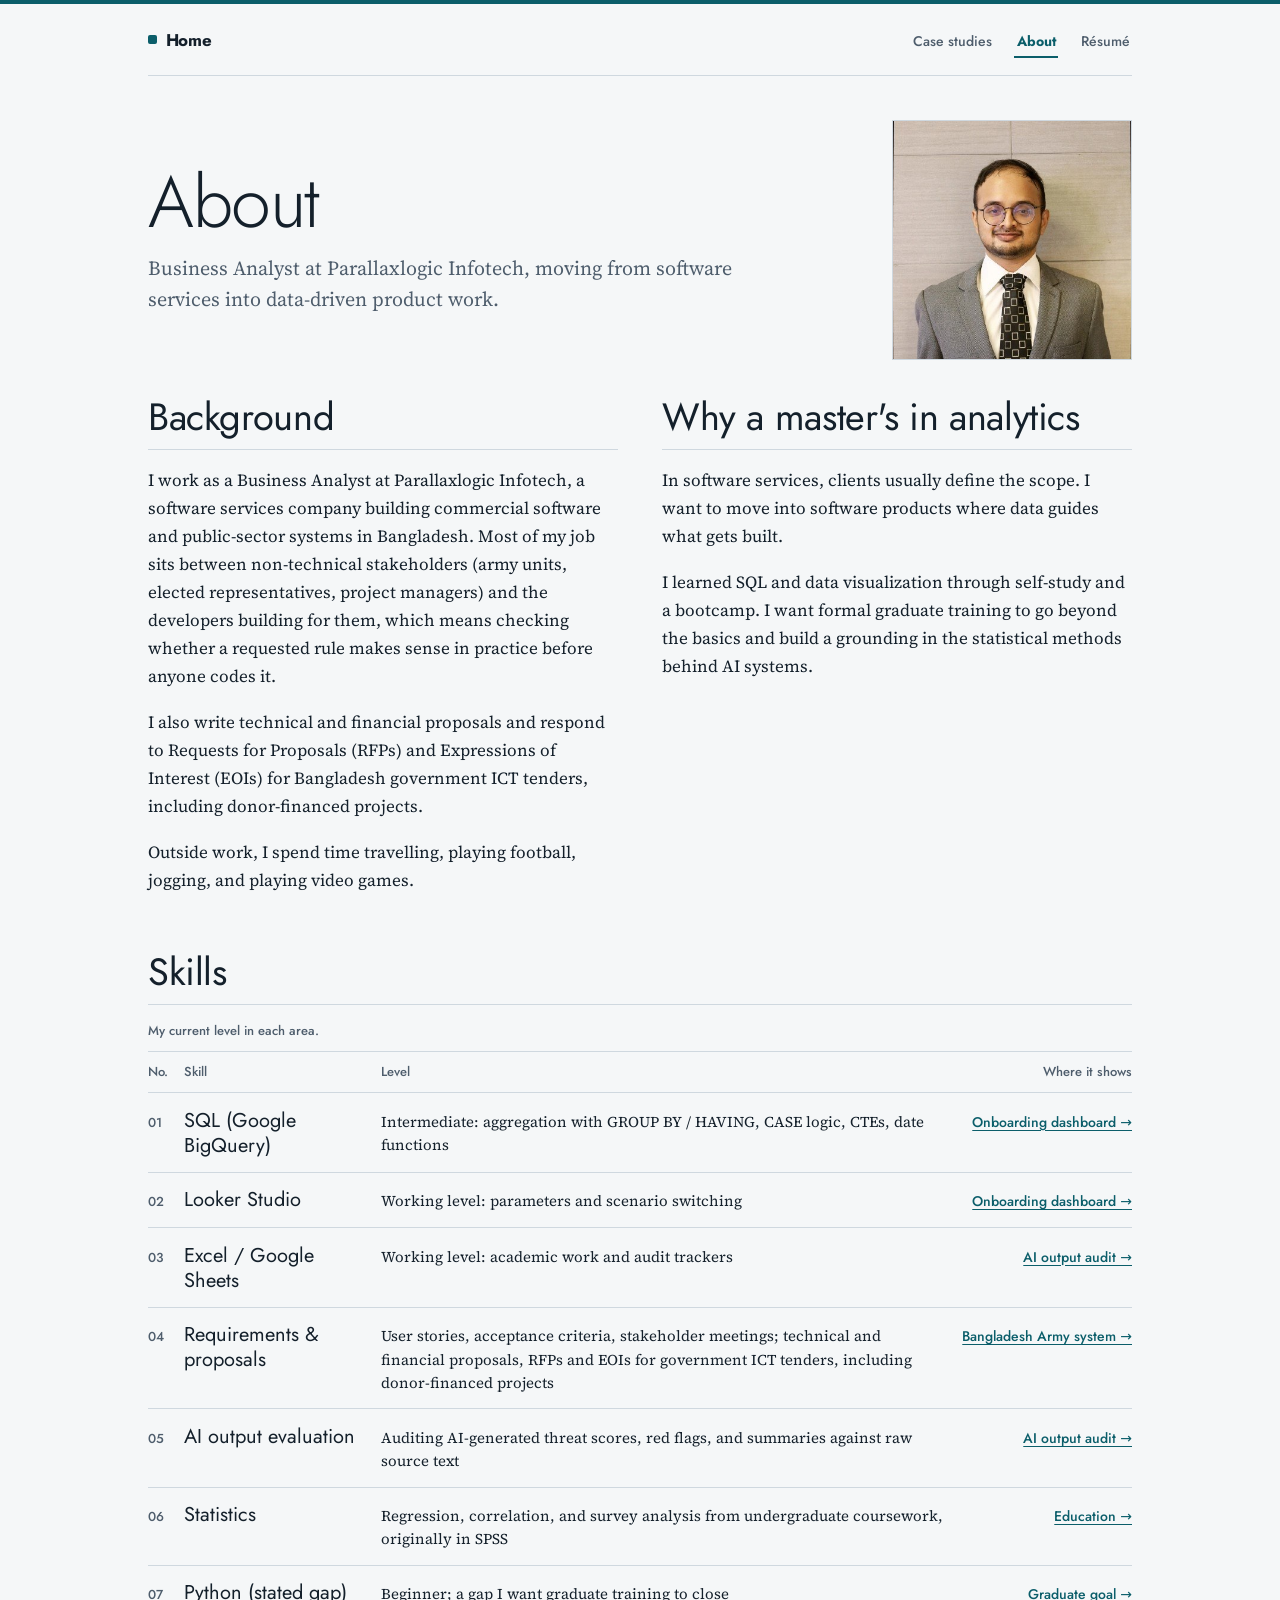
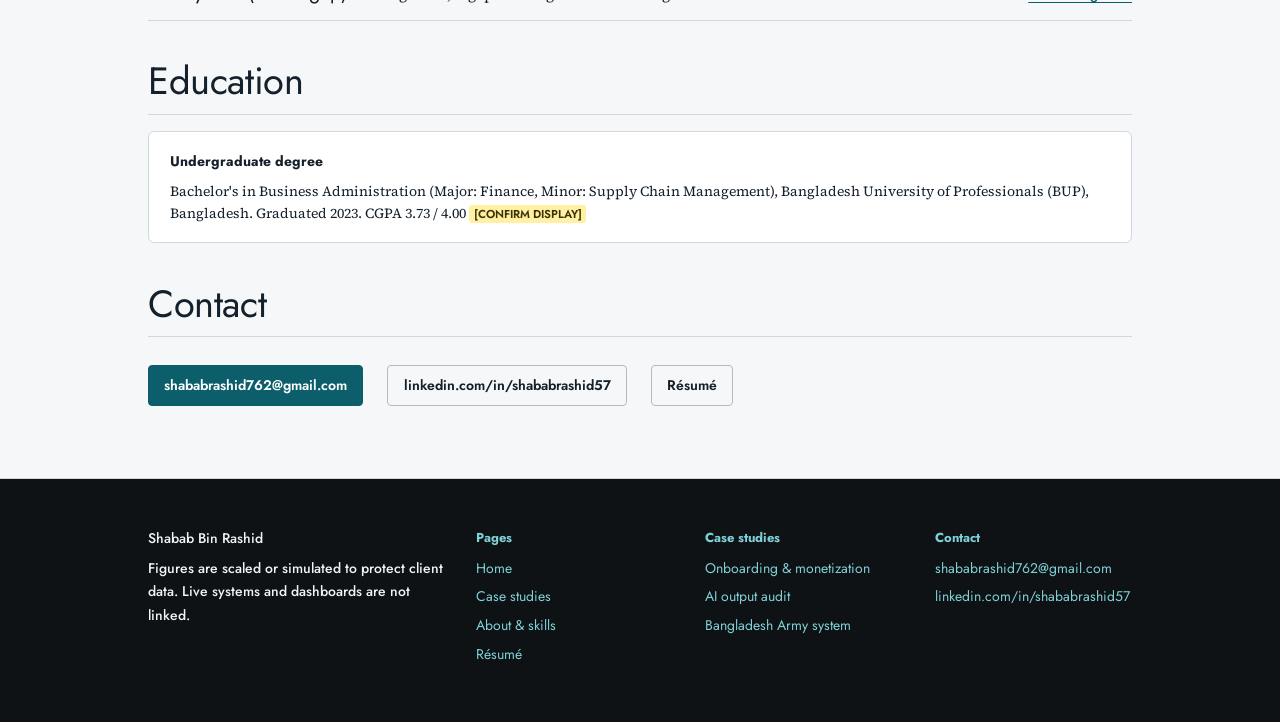
==== commit 06bda719: "Rewrite portfolio copy across all pages using humanizer guidelines" ====
--- a/about.html
+++ b/about.html
@@ -49,15 +49,15 @@
       <section class="about-grid" aria-labelledby="background">
         <div class="prose">
           <h2 id="background">Background</h2>
-          <p>I am a Business Analyst at Parallaxlogic Infotech, a software services company that builds commercial software and public-sector systems in Bangladesh. My work puts me between non-technical stakeholders (army units, elected representatives, project managers) and the development teams that build for them. I question requirements rather than transcribe them.</p>
-          <p>I also prepare business proposals—covering technical and financial proposals—and respond to Requests for Proposals (RFPs) and Expressions of Interest (EOIs) for Bangladesh government ICT tenders, including donor-financed projects.</p>
-          <p>Outside work, I spend time travelling, playing football, jogging and playing video games.</p>
+          <p>I work as a Business Analyst at Parallaxlogic Infotech, a software services company building commercial software and public-sector systems in Bangladesh. Most of my job sits between non-technical stakeholders (army units, elected representatives, project managers) and the developers building for them, which means checking whether a requested rule makes sense in practice before anyone codes it.</p>
+          <p>I also write technical and financial proposals and respond to Requests for Proposals (RFPs) and Expressions of Interest (EOIs) for Bangladesh government ICT tenders, including donor-financed projects.</p>
+          <p>Outside work, I spend time travelling, playing football, jogging, and playing video games.</p>
         </div>
 
         <div class="prose">
-          <h2 id="why">Why a master’s in analytics</h2>
-          <p>I work in software services, where the client defines the product. I want to move into software products, where data-driven decisions determine what gets built. I learned SQL and data visualization through self-directed study and a bootcamp, and I want formal training to take that beyond a foundational level.</p>
-          <p>I also want to understand AI systems and the statistical concepts behind them.</p>
+          <h2 id="why">Why a master's in analytics</h2>
+          <p>In software services, clients usually define the scope. I want to move into software products where data guides what gets built.</p>
+          <p>I learned SQL and data visualization through self-study and a bootcamp. I want formal graduate training to go beyond the basics and build a grounding in the statistical methods behind AI systems.</p>
         </div>
       </section>
 
@@ -65,7 +65,7 @@
         <h2 id="skills">Skills</h2>
         <div class="toolkit-col">
           <table class="toolkit-table">
-            <caption>Proficiency is stated as it stands today.</caption>
+            <caption>My current level in each area.</caption>
             <thead>
               <tr>
                 <th scope="col">No.</th>
@@ -84,13 +84,13 @@
               <tr>
                 <td class="tk-num">02</td>
                 <th scope="row" class="tk-skill">Looker Studio</th>
-                <td class="tk-level">Working proficiency: parameters, scenario switching</td>
+                <td class="tk-level">Working level: parameters and scenario switching</td>
                 <td class="tk-where"><a href="case-study-onboarding-monetization.html">Onboarding dashboard →</a></td>
               </tr>
               <tr>
                 <td class="tk-num">03</td>
                 <th scope="row" class="tk-skill">Excel / Google Sheets</th>
-                <td class="tk-level">Working proficiency: academic work and structured audit trackers</td>
+                <td class="tk-level">Working level: academic work and audit trackers</td>
                 <td class="tk-where"><a href="case-study-ai-output-audit.html">AI output audit →</a></td>
               </tr>
               <tr>
@@ -102,19 +102,19 @@
               <tr>
                 <td class="tk-num">05</td>
                 <th scope="row" class="tk-skill">AI output evaluation</th>
-                <td class="tk-level">Structured audit of AI-generated scores, flags and summaries</td>
+                <td class="tk-level">Auditing AI-generated threat scores, red flags, and summaries against raw source text</td>
                 <td class="tk-where"><a href="case-study-ai-output-audit.html">AI output audit →</a></td>
               </tr>
               <tr>
                 <td class="tk-num">06</td>
                 <th scope="row" class="tk-skill">Statistics</th>
-                <td class="tk-level">Regression, correlation, survey analysis at academic level, originally in SPSS</td>
+                <td class="tk-level">Regression, correlation, and survey analysis from undergraduate coursework, originally in SPSS</td>
                 <td class="tk-where"><a href="about.html#education">Education →</a></td>
               </tr>
               <tr>
                 <td class="tk-num">07</td>
                 <th scope="row" class="tk-skill">Python (stated gap)</th>
-                <td class="tk-level">Beginner: current gap I want formal graduate training to close</td>
+                <td class="tk-level">Beginner; a gap I want graduate training to close</td>
                 <td class="tk-where"><a href="about.html#why">Graduate goal →</a></td>
               </tr>
             </tbody>
@@ -127,7 +127,7 @@
         <dl class="record">
           <div class="record-item is-wide">
             <dt>Undergraduate degree</dt>
-            <dd>Bachelor’s in Business Administration (Major: Finance, Minor: Supply Chain Management), Bangladesh University of Professionals (BUP), Bangladesh. Graduated 2023. CGPA 3.73 / 4.00 <mark class="ph">[CONFIRM DISPLAY]</mark></dd>
+            <dd>Bachelor's in Business Administration (Major: Finance, Minor: Supply Chain Management), Bangladesh University of Professionals (BUP), Bangladesh. Graduated 2023. CGPA 3.73 / 4.00 <mark class="ph">[CONFIRM DISPLAY]</mark></dd>
           </div>
         </dl>
       </section>
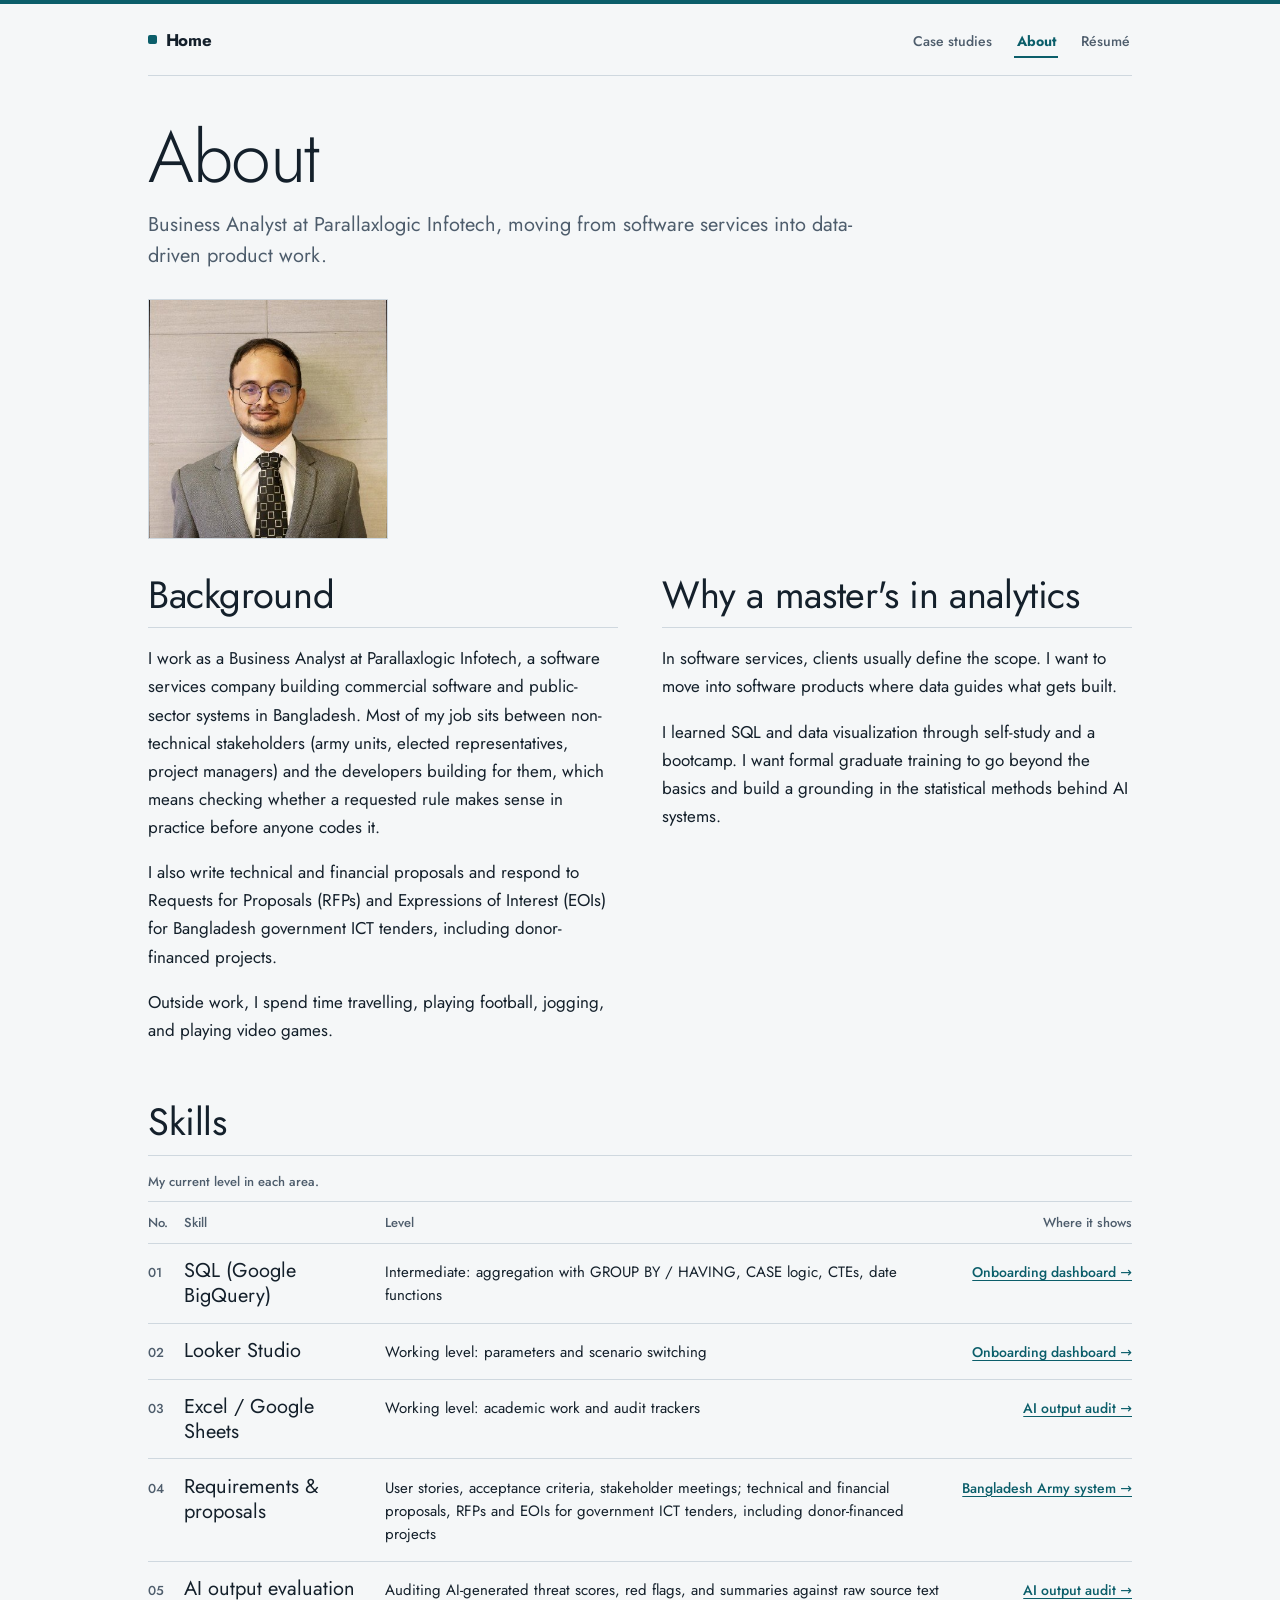
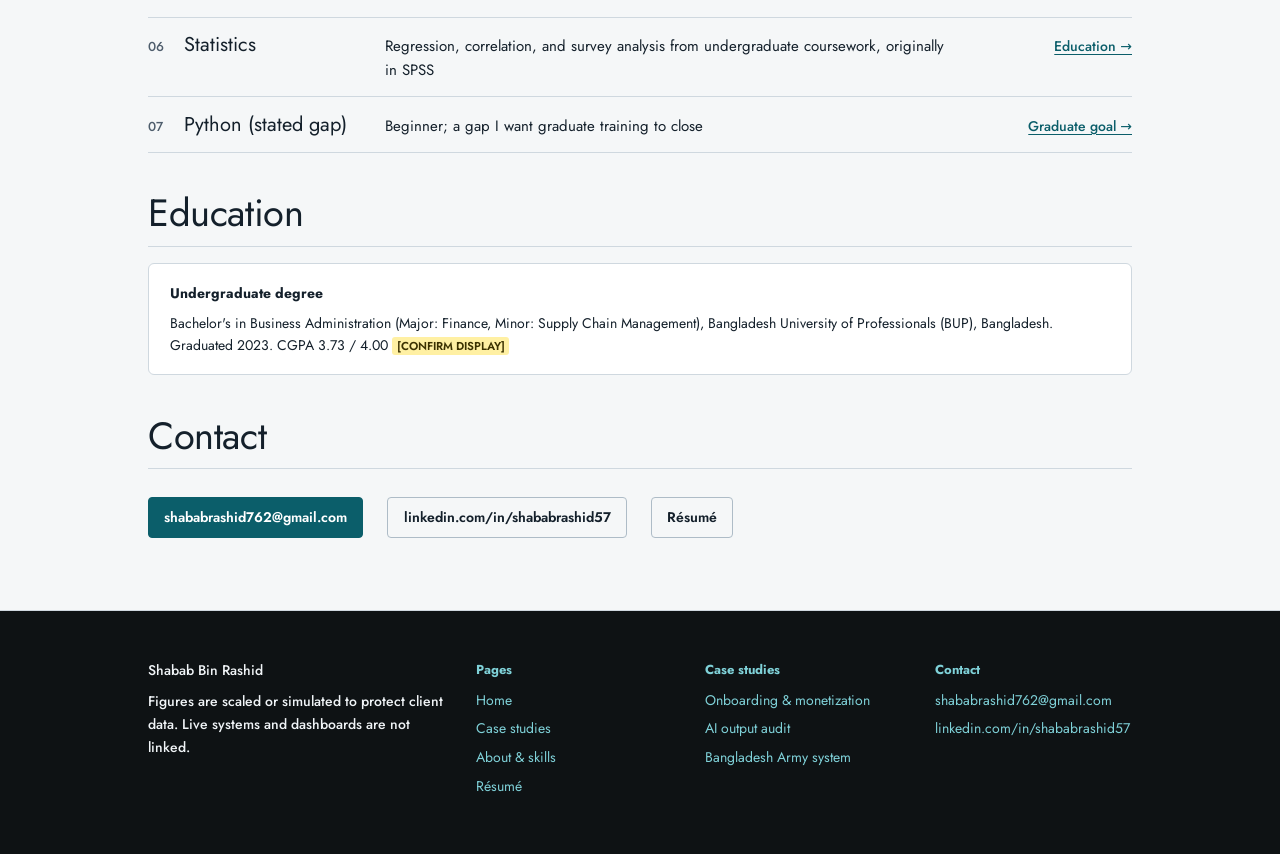
==== commit f5c4aff9: "Use Jost font sitewide and remove Source Serif 4" ====
--- a/about.html
+++ b/about.html
@@ -10,13 +10,13 @@
   <meta property="og:type" content="website">
   <link rel="preconnect" href="https://fonts.googleapis.com">
   <link rel="preconnect" href="https://fonts.gstatic.com" crossorigin>
-  <link rel="stylesheet" href="https://fonts.googleapis.com/css2?family=Jost:wght@300;400;500;600&family=Source+Serif+4:ital,opsz,wght@0,8..60,400;0,8..60,600;1,8..60,400&display=swap">
+  <link rel="stylesheet" href="https://fonts.googleapis.com/css2?family=Jost:ital,wght@0,300;0,400;0,500;0,600;1,400&display=swap">
   <script>
   (function(d){if(matchMedia('(prefers-reduced-motion: reduce)').matches)return;
   d.documentElement.classList.add('motion');
   setTimeout(function(){if(!window.__motion)d.documentElement.classList.remove('motion')},3000);})(document);
   </script>
-  <link rel="stylesheet" href="site.css?v=9">
+  <link rel="stylesheet" href="site.css?v=15">
   <script src="vendor/lenis-1.1.13.min.js?v=9" defer></script>
   <script src="motion.js?v=10" defer></script>
 </head>
--- a/site.css
+++ b/site.css
@@ -1,7 +1,7 @@
 /* ==========================================================
    Portfolio site stylesheet
-   One accent colour (petrol teal), two typefaces:
-   Jost for structure and display, Source Serif 4 for reading text.
+   One accent colour (petrol teal), one typeface (Jost) across
+   headings and body text, with monospace for code.
    Dark mode follows prefers-color-scheme.
    ========================================================== */
 
@@ -28,7 +28,7 @@
 
   --sans: "Jost", "Segoe UI", system-ui, sans-serif;
   --display: "Jost", "Segoe UI", system-ui, sans-serif;
-  --serif: "Source Serif 4", Georgia, "Times New Roman", serif;
+  --serif: var(--sans);
   --mono: ui-monospace, "SFMono-Regular", Menlo, Consolas, monospace;
 
   --step--2: 0.8125rem;
@@ -90,7 +90,7 @@
   margin: 0;
   background: var(--paper);
   color: var(--ink);
-  font-family: var(--serif);
+  font-family: var(--sans);
   font-size: var(--step-0);
   line-height: 1.65;
   text-rendering: optimizeLegibility;
@@ -2353,7 +2353,7 @@
 }
 
 .hero-sub {
-  font-family: var(--serif);
+  font-family: var(--sans);
   font-size: 1.25rem;
   line-height: 1.5;
   color: var(--ink);
@@ -2362,7 +2362,7 @@
 }
 
 .hero-intro {
-  font-family: var(--serif);
+  font-family: var(--sans);
   font-size: 1.0625rem;
   line-height: 1.65;
   color: var(--muted);
@@ -2564,7 +2564,7 @@
 }
 
 .cs-row-summary {
-  font-family: var(--serif);
+  font-family: var(--sans);
   font-size: 1.0625rem;
   line-height: 1.65;
   color: var(--ink);
@@ -2656,7 +2656,7 @@
 }
 
 .work-area-item p {
-  font-family: var(--serif);
+  font-family: var(--sans);
   font-size: 1rem;
   line-height: 1.65;
   color: var(--muted);
@@ -2699,7 +2699,7 @@
 }
 
 .bg-plain p {
-  font-family: var(--serif);
+  font-family: var(--sans);
   font-size: 1.0625rem;
   line-height: 1.65;
   margin: 0 0 1rem;
@@ -2778,7 +2778,7 @@
 }
 
 .tk-level {
-  font-family: var(--serif);
+  font-family: var(--sans);
   font-size: 0.9375rem;
   line-height: 1.55;
   color: var(--ink);
@@ -2860,7 +2860,7 @@
 
 .faq-answer p {
   margin: 0;
-  font-family: var(--serif);
+  font-family: var(--sans);
   font-size: 1.0625rem;
   line-height: 1.65;
   color: var(--muted);
@@ -2919,7 +2919,7 @@
 /* ---------- Phase 3 Editorial Case-Study Template ---------- */
 
 .cs-head {
-  padding-block: 2.5rem 1.75rem;
+  padding-block: 2rem 1.25rem;
   max-width: none;
 }
 
@@ -2956,7 +2956,7 @@
 }
 
 .dek {
-  font-family: var(--serif);
+  font-family: var(--sans);
   font-size: 1.25rem;
   color: var(--muted);
   max-width: none;
@@ -2968,8 +2968,8 @@
   display: grid;
   grid-template-columns: repeat(4, minmax(0, 1fr));
   gap: 1.25rem 2rem;
-  margin: 0.5rem 0 2.5rem;
-  padding: 1.35rem 0;
+  margin: 0.5rem 0 1.5rem;
+  padding: 1.15rem 0;
   background: transparent;
   border: 0;
   border-top: 1px solid var(--rule);
@@ -3028,14 +3028,18 @@
 .cs-section {
   display: grid;
   grid-template-columns: minmax(0, 1fr);
-  gap: 1.35rem;
-  padding: 2.25rem 0;
+  gap: 1rem;
+  padding: 1.35rem 0;
   border-top: 0;
   align-items: start;
 }
 
 .cs-section:first-child {
-  padding-top: 0.5rem;
+  padding-top: 0;
+}
+
+.cs-section:last-child {
+  padding-bottom: 0.5rem;
 }
 
 .cs-rail {
@@ -3081,9 +3085,13 @@
   max-width: none;
 }
 
+.cs-content > :last-child {
+  margin-bottom: 0;
+}
+
 /* Steps with side-by-side Decision / Trade-off margin notes on desktop */
 .step {
-  margin: 0 0 2.25rem;
+  margin: 0 0 1.6rem;
   padding: 0.2rem 0 0.2rem 1.35rem;
   background: transparent;
   border-top: 0;
@@ -3146,7 +3154,7 @@
 }
 
 .note p {
-  font-family: var(--serif);
+  font-family: var(--sans);
   font-style: italic;
   font-size: 1.02rem;
   line-height: 1.58;
@@ -3199,7 +3207,7 @@
 
 .case-feature__row dd {
   margin: 0;
-  font-family: var(--serif);
+  font-family: var(--sans);
   font-size: 1.0625rem;
   line-height: 1.62;
   color: var(--ink);
@@ -3214,7 +3222,7 @@
 
 /* Figures (.artefact) */
 .artefact {
-  margin: 1.5rem 0 2rem;
+  margin: 1.25rem 0 1.5rem;
   background: var(--surface);
   border: 1px solid var(--rule);
   border-radius: 0;
@@ -3289,8 +3297,8 @@
 
 /* Next case study full-width --ink-deep band */
 .cs-nav {
-  margin-top: 4.5rem;
-  padding-block: 3rem 3.25rem;
+  margin-top: 2.75rem;
+  padding-block: 2.5rem 2.75rem;
   background: var(--ink-deep);
   border-top: 1px solid var(--rule);
   display: block;
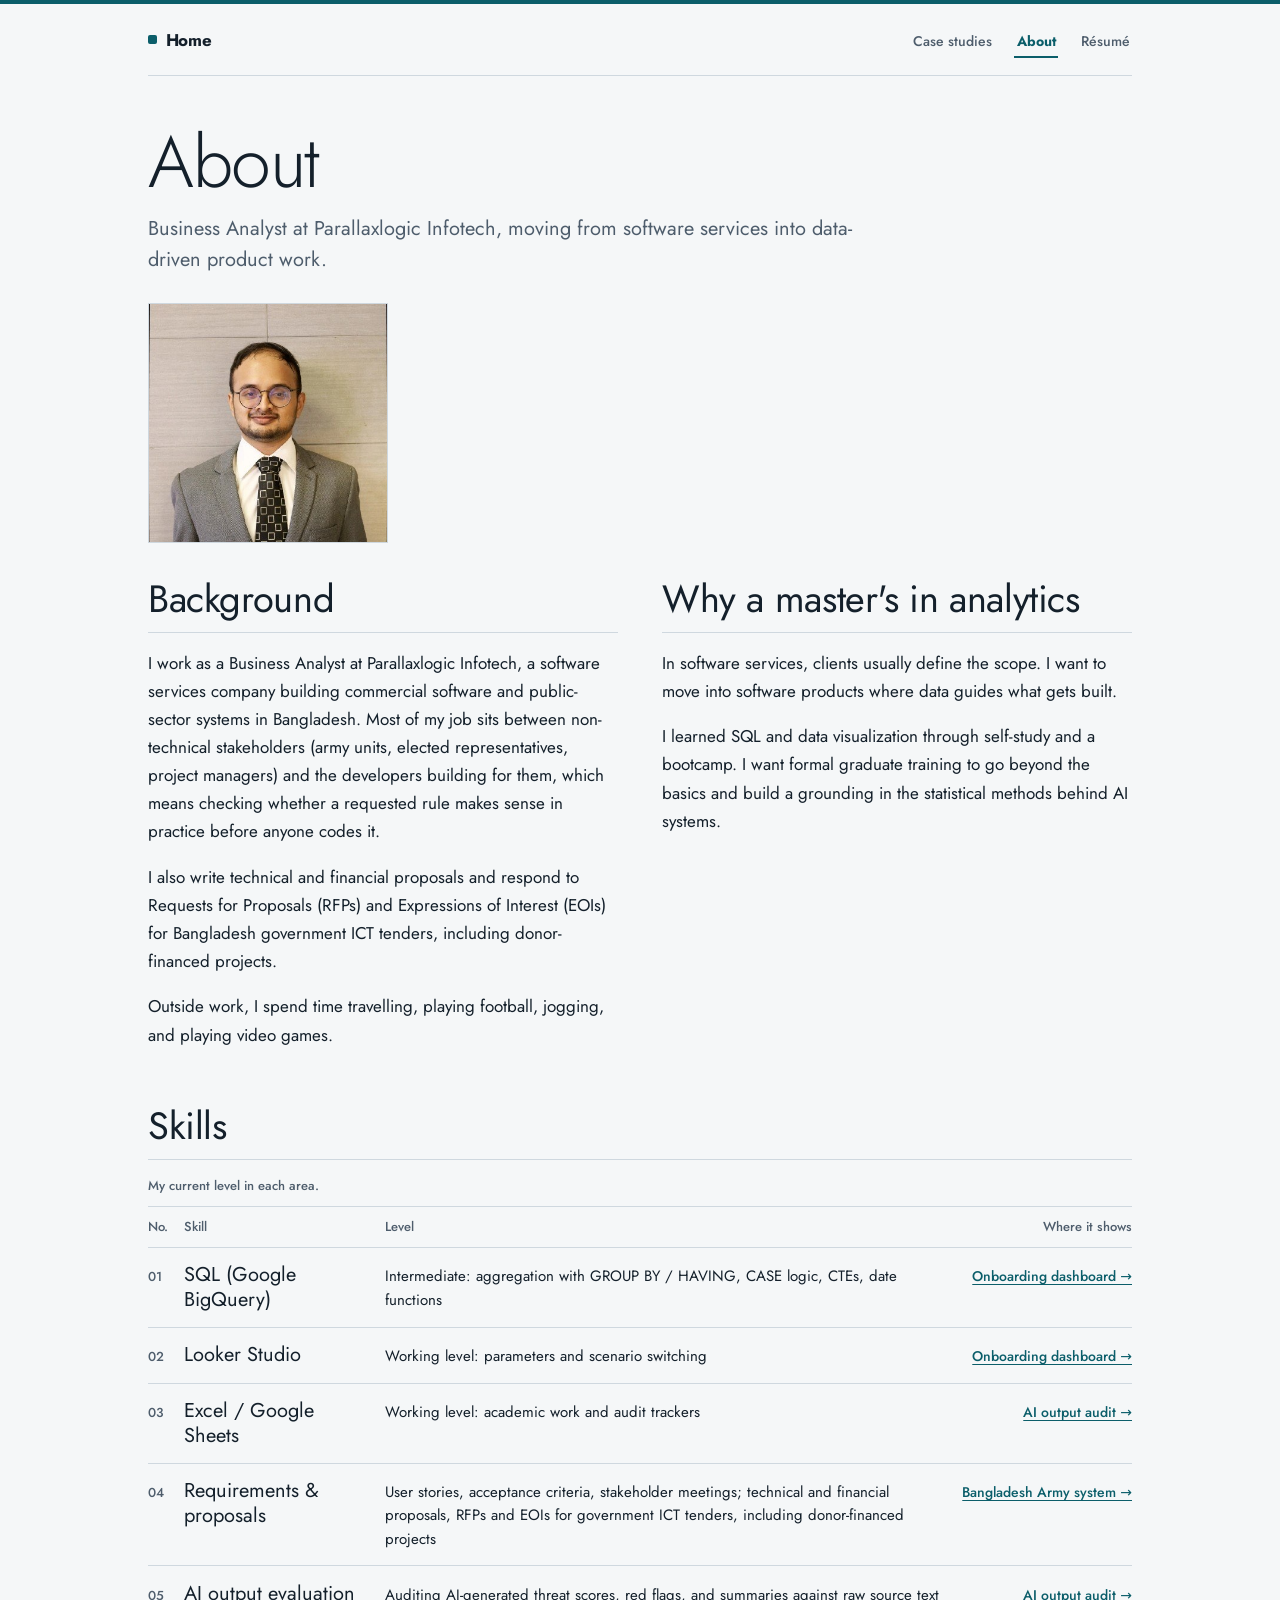
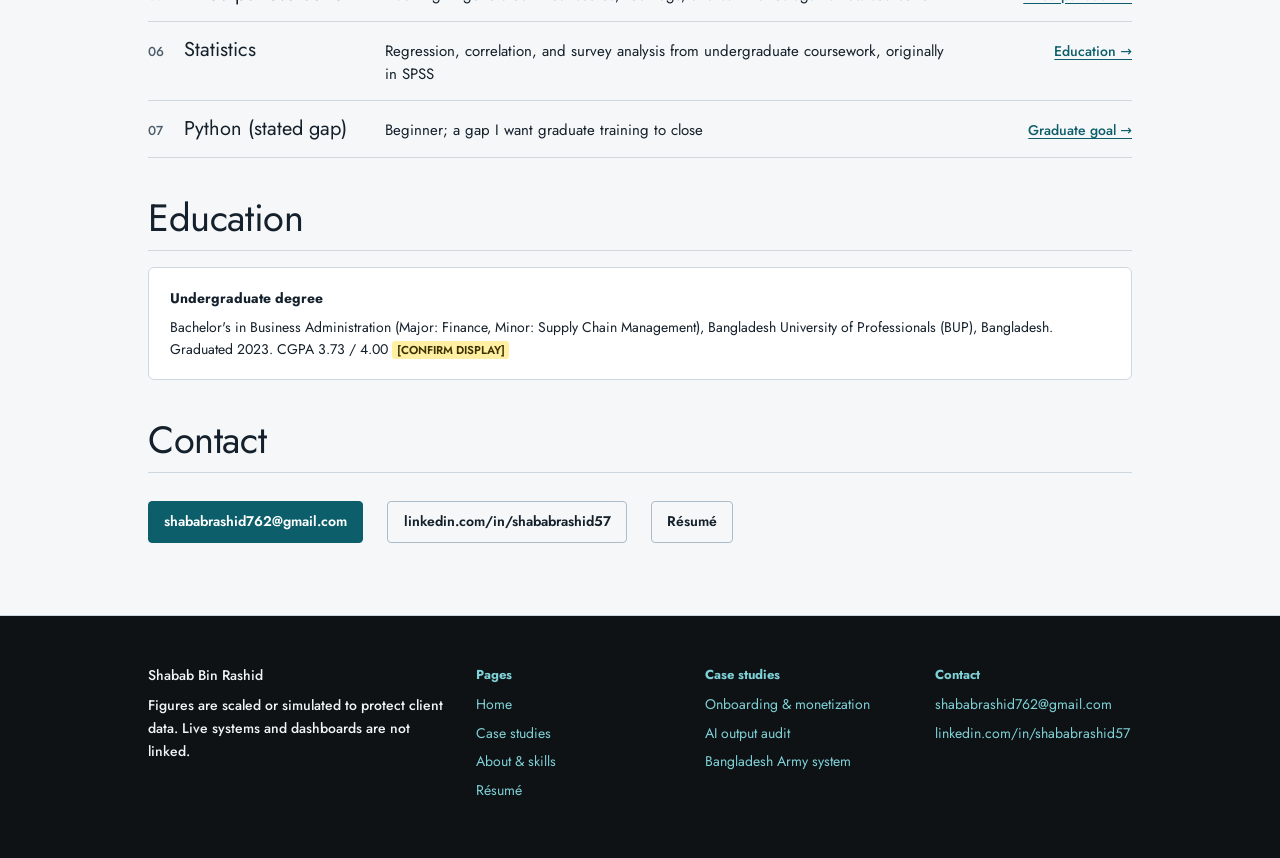
==== commit 6a831336: "Fix inconsistent load, reload, and scroll reveal animations" ====
--- a/about.html
+++ b/about.html
@@ -18,7 +18,7 @@
   </script>
   <link rel="stylesheet" href="site.css?v=15">
   <script src="vendor/lenis-1.1.13.min.js?v=9" defer></script>
-  <script src="motion.js?v=10" defer></script>
+  <script src="motion.js?v=11" defer></script>
 </head>
 <body>
   <a class="skip-link" href="#main">Skip to content</a>
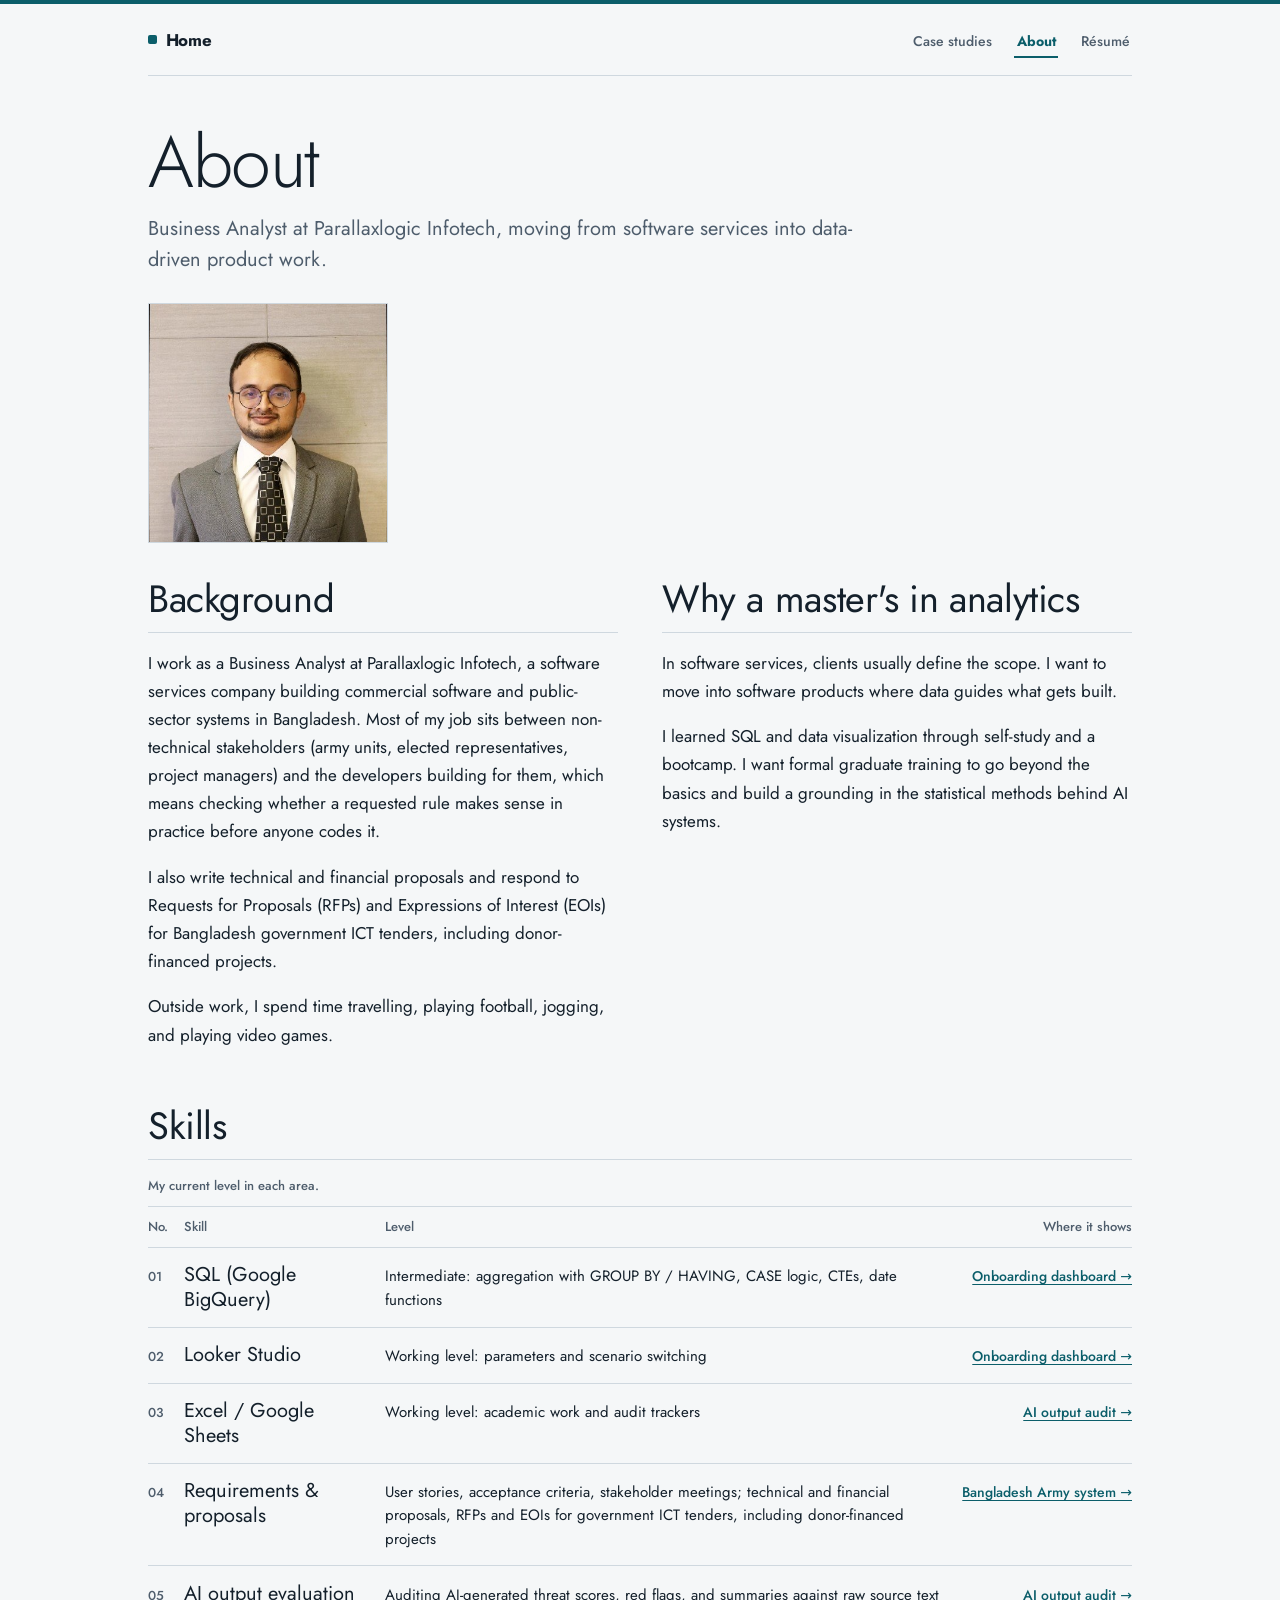
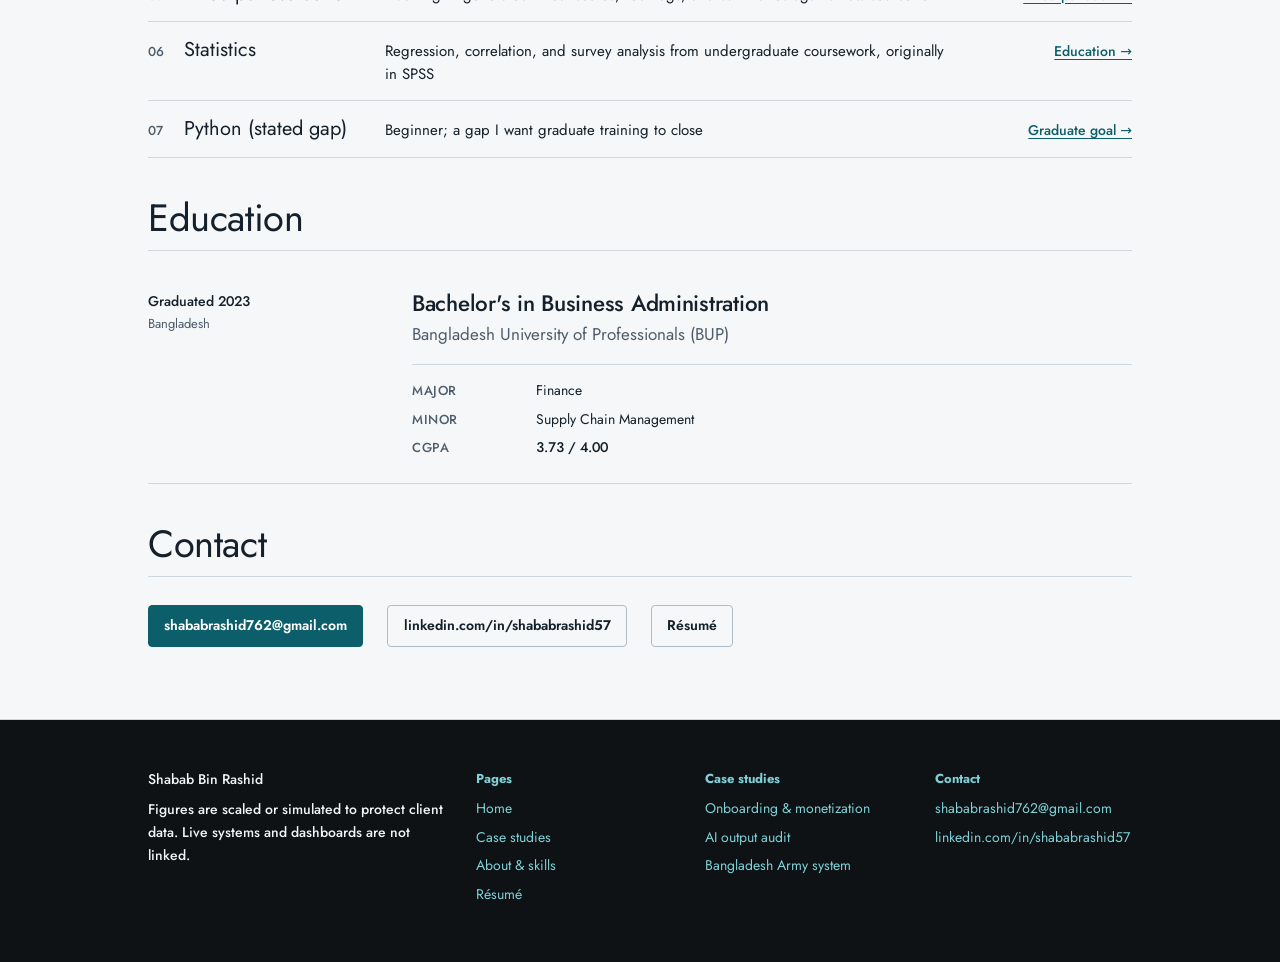
==== commit a28b741b: "Restructure Education section into CV layout" ====
--- a/about.html
+++ b/about.html
@@ -16,9 +16,9 @@
   d.documentElement.classList.add('motion');
   setTimeout(function(){if(!window.__motion)d.documentElement.classList.remove('motion')},3000);})(document);
   </script>
-  <link rel="stylesheet" href="site.css?v=15">
+  <link rel="stylesheet" href="site.css?v=16">
   <script src="vendor/lenis-1.1.13.min.js?v=9" defer></script>
-  <script src="motion.js?v=11" defer></script>
+  <script src="motion.js?v=12" defer></script>
 </head>
 <body>
   <a class="skip-link" href="#main">Skip to content</a>
@@ -124,12 +124,34 @@
 
       <section aria-labelledby="education">
         <h2 id="education">Education</h2>
-        <dl class="record">
-          <div class="record-item is-wide">
-            <dt>Undergraduate degree</dt>
-            <dd>Bachelor's in Business Administration (Major: Finance, Minor: Supply Chain Management), Bangladesh University of Professionals (BUP), Bangladesh. Graduated 2023. CGPA 3.73 / 4.00 <mark class="ph">[CONFIRM DISPLAY]</mark></dd>
-          </div>
-        </dl>
+        <div class="cv-list">
+          <article class="cv-entry">
+            <div class="cv-rail">
+              <p class="cv-date">Graduated 2023</p>
+              <p class="cv-location">Bangladesh</p>
+            </div>
+            <div class="cv-body">
+              <header class="cv-head">
+                <h3 class="cv-degree">Bachelor's in Business Administration</h3>
+                <p class="cv-institution">Bangladesh University of Professionals (BUP)</p>
+              </header>
+              <dl class="cv-details">
+                <div class="cv-detail-row">
+                  <dt>Major</dt>
+                  <dd>Finance</dd>
+                </div>
+                <div class="cv-detail-row">
+                  <dt>Minor</dt>
+                  <dd>Supply Chain Management</dd>
+                </div>
+                <div class="cv-detail-row">
+                  <dt>CGPA</dt>
+                  <dd class="cv-metric">3.73 / 4.00</dd>
+                </div>
+              </dl>
+            </div>
+          </article>
+        </div>
       </section>
 
       <section aria-labelledby="contact">
--- a/site.css
+++ b/site.css
@@ -2190,6 +2190,132 @@
   }
 }
 
+/* CV-style Education list */
+.cv-list {
+  margin: 0;
+}
+
+.cv-entry {
+  display: grid;
+  grid-template-columns: minmax(11rem, 14rem) minmax(0, 1fr);
+  gap: 0.75rem 2.5rem;
+  align-items: start;
+  padding: 1.35rem 0 1.5rem;
+  border-bottom: 1px solid var(--rule);
+}
+
+.cv-rail {
+  margin: 0;
+}
+
+.cv-date {
+  margin: 0.2rem 0 0;
+  font-size: var(--step--1);
+  font-weight: 500;
+  font-variant-numeric: tabular-nums;
+  line-height: 1.4;
+  color: var(--ink);
+  max-width: none;
+}
+
+.cv-location {
+  margin: 0.2rem 0 0;
+  font-size: var(--step--2);
+  line-height: 1.4;
+  color: var(--muted);
+  max-width: none;
+}
+
+.cv-body {
+  min-width: 0;
+}
+
+.cv-head {
+  margin: 0;
+}
+
+.cv-degree {
+  margin: 0;
+  font-size: clamp(1.2rem, 1.8vw, 1.4rem);
+  font-weight: 500;
+  letter-spacing: -0.012em;
+  line-height: 1.25;
+  color: var(--ink);
+}
+
+.cv-institution {
+  margin: 0.3rem 0 0;
+  font-size: var(--step-0);
+  font-weight: 400;
+  line-height: 1.45;
+  color: var(--muted);
+  max-width: none;
+}
+
+.cv-details {
+  margin: 1.1rem 0 0;
+  padding-top: 0.95rem;
+  border-top: 1px solid var(--rule);
+  display: grid;
+  gap: 0.45rem;
+}
+
+.cv-detail-row {
+  display: grid;
+  grid-template-columns: 6.5rem minmax(0, 1fr);
+  gap: 0.25rem 1.25rem;
+  align-items: baseline;
+}
+
+.cv-detail-row dt {
+  margin: 0;
+  font-size: var(--step--2);
+  font-weight: 500;
+  letter-spacing: 0.04em;
+  text-transform: uppercase;
+  color: var(--muted);
+}
+
+.cv-detail-row dd {
+  margin: 0;
+  font-size: var(--step--1);
+  font-weight: 400;
+  line-height: 1.5;
+  color: var(--ink);
+}
+
+.cv-detail-row dd.cv-metric {
+  font-weight: 500;
+  font-variant-numeric: tabular-nums;
+}
+
+@media (max-width: 48rem) {
+  .cv-entry {
+    grid-template-columns: minmax(0, 1fr);
+    gap: 0.65rem;
+    padding: 1.15rem 0 1.35rem;
+  }
+  .cv-rail {
+    display: flex;
+    flex-wrap: wrap;
+    align-items: baseline;
+    gap: 0.25rem 0.65rem;
+  }
+  .cv-date,
+  .cv-location {
+    margin-top: 0;
+  }
+  .cv-location::before {
+    content: "\00b7";
+    margin-right: 0.65rem;
+    color: var(--muted);
+  }
+  .cv-detail-row {
+    grid-template-columns: 5.25rem minmax(0, 1fr);
+    gap: 0.25rem 0.85rem;
+  }
+}
+
 /* ---------- Footer ---------- */
 
 .site-footer {
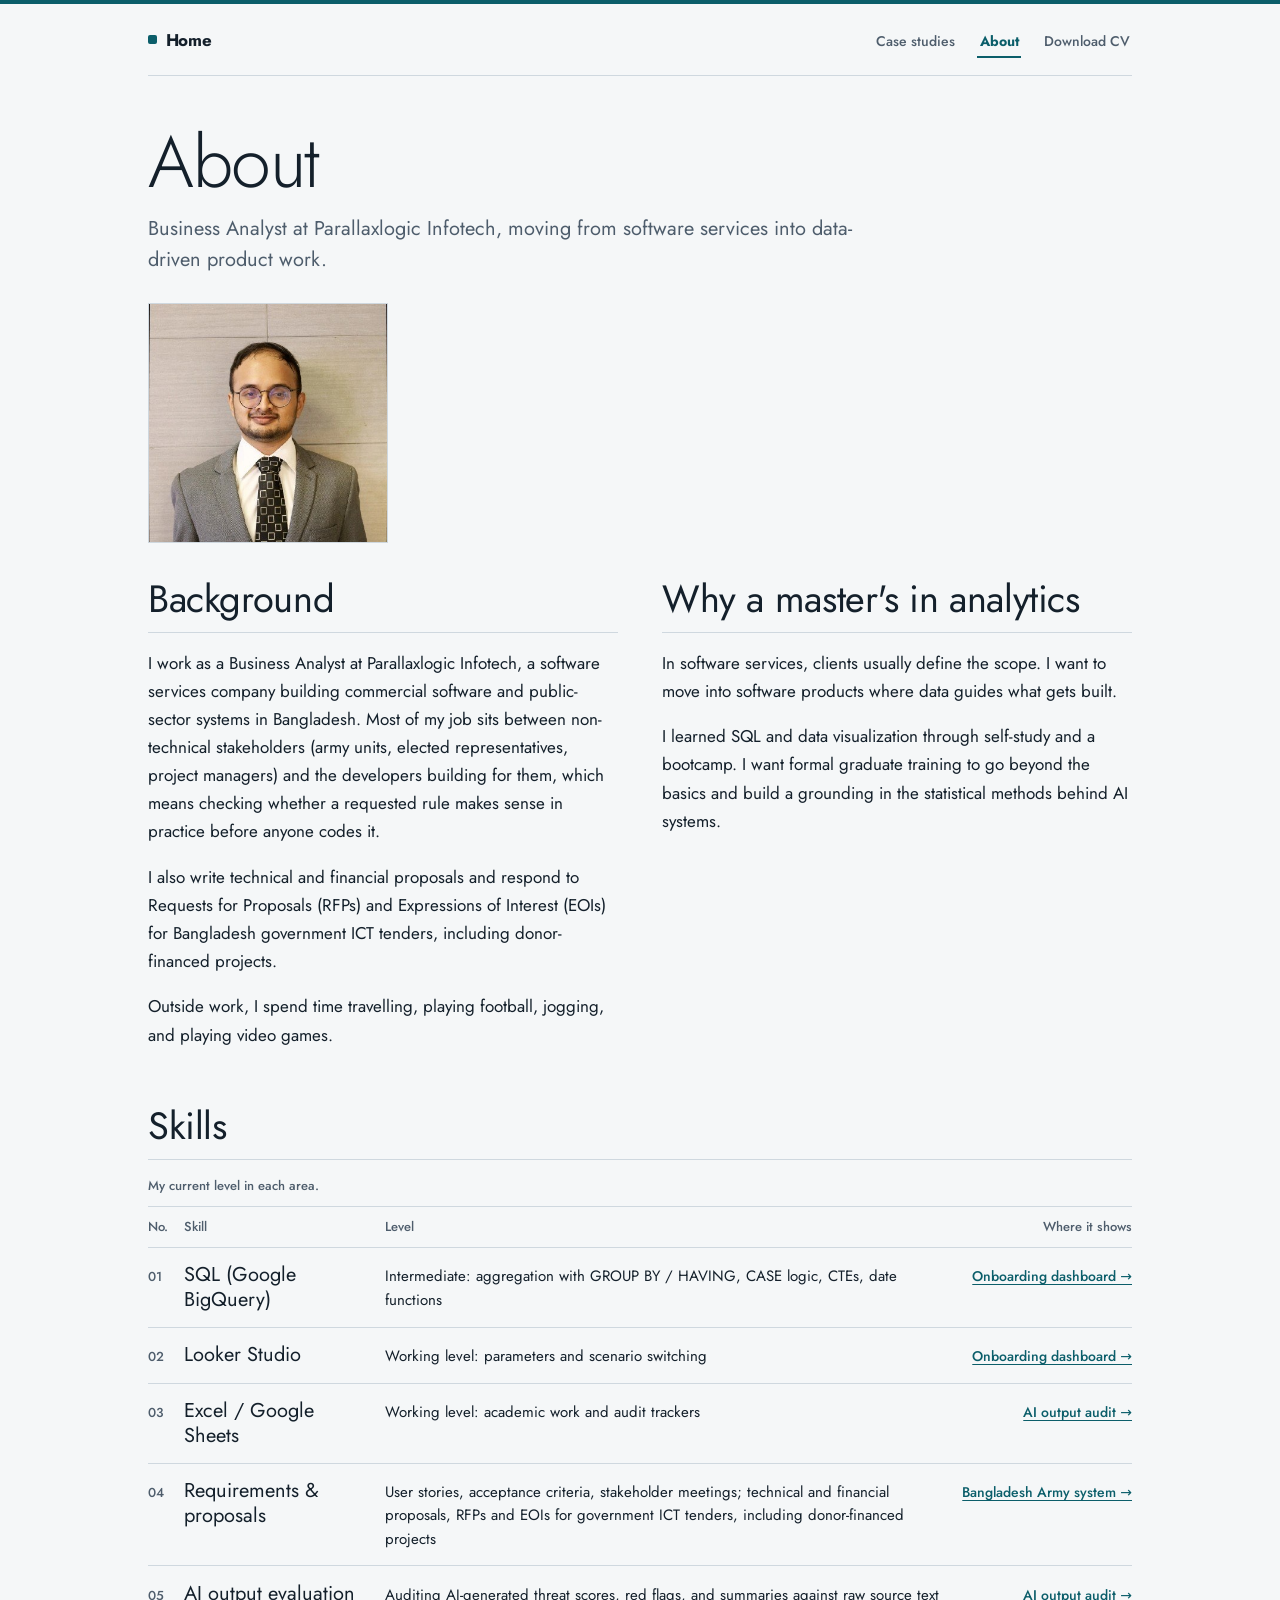
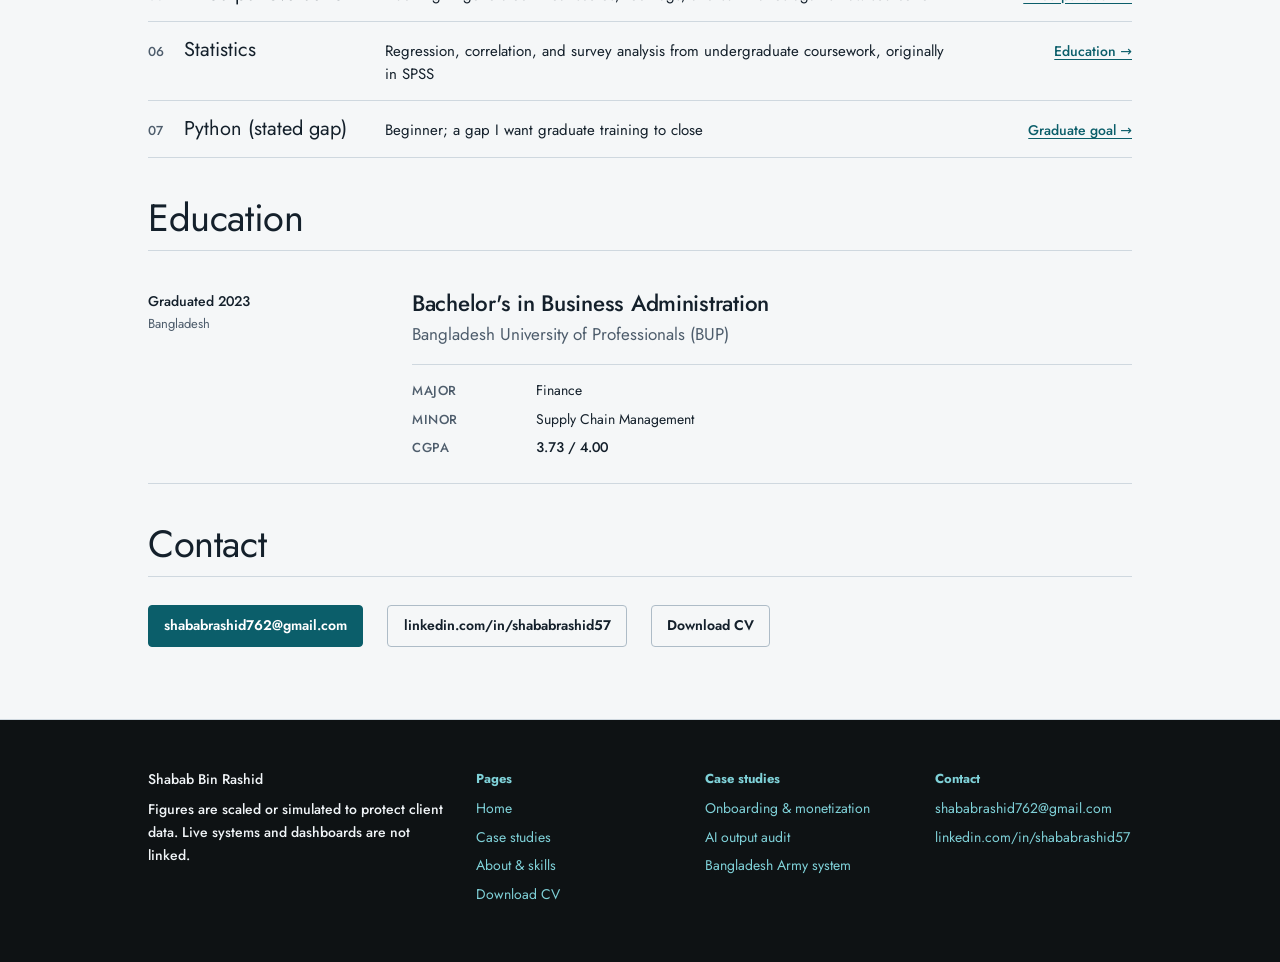
==== commit 5a1d3be4: "Add downloadable CV PDF and replace Résumé links with Download CV" ====
--- a/about.html
+++ b/about.html
@@ -30,7 +30,7 @@
         <ul>
           <li><a href="case-studies.html">Case studies</a></li>
           <li><a href="about.html" aria-current="page">About</a></li>
-          <li><a href="resume.pdf">Résumé</a></li>
+          <li><a href="Shabab_Bin_Rashid_CV.pdf" download>Download CV</a></li>
         </ul>
       </nav>
     </header>
@@ -159,7 +159,7 @@
         <ul class="link-row">
           <li><a class="btn-filled" href="mailto:shababrashid762@gmail.com">shababrashid762@gmail.com</a></li>
           <li><a class="btn-outline" href="https://www.linkedin.com/in/shababrashid57">linkedin.com/in/shababrashid57</a></li>
-          <li><a class="btn-outline" href="resume.pdf">Résumé</a></li>
+          <li><a class="btn-outline" href="Shabab_Bin_Rashid_CV.pdf" download>Download CV</a></li>
         </ul>
       </section>
     </main>
@@ -178,7 +178,7 @@
             <li><a href="index.html">Home</a></li>
             <li><a href="case-studies.html">Case studies</a></li>
             <li><a href="about.html">About &amp; skills</a></li>
-            <li><a href="resume.pdf">Résumé</a></li>
+            <li><a href="Shabab_Bin_Rashid_CV.pdf" download>Download CV</a></li>
           </ul>
         </div>
         <div class="footer-col">
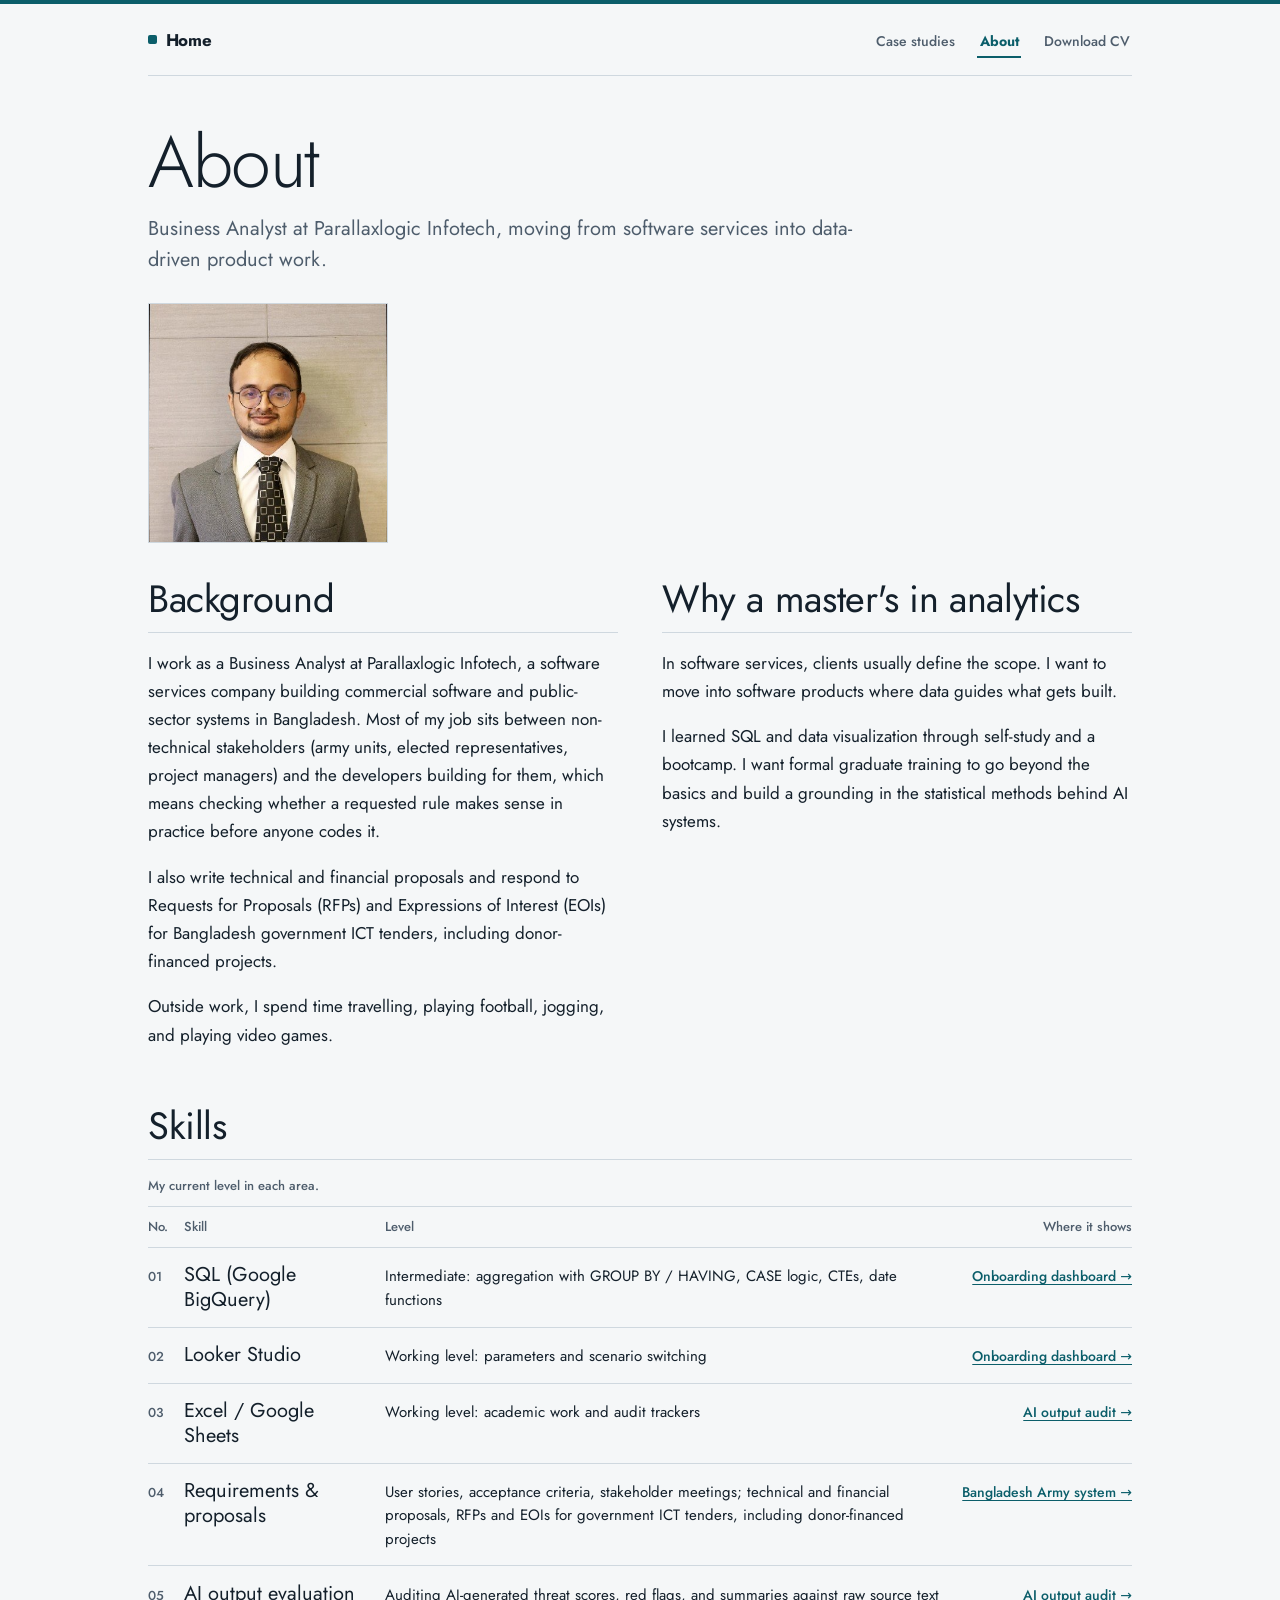
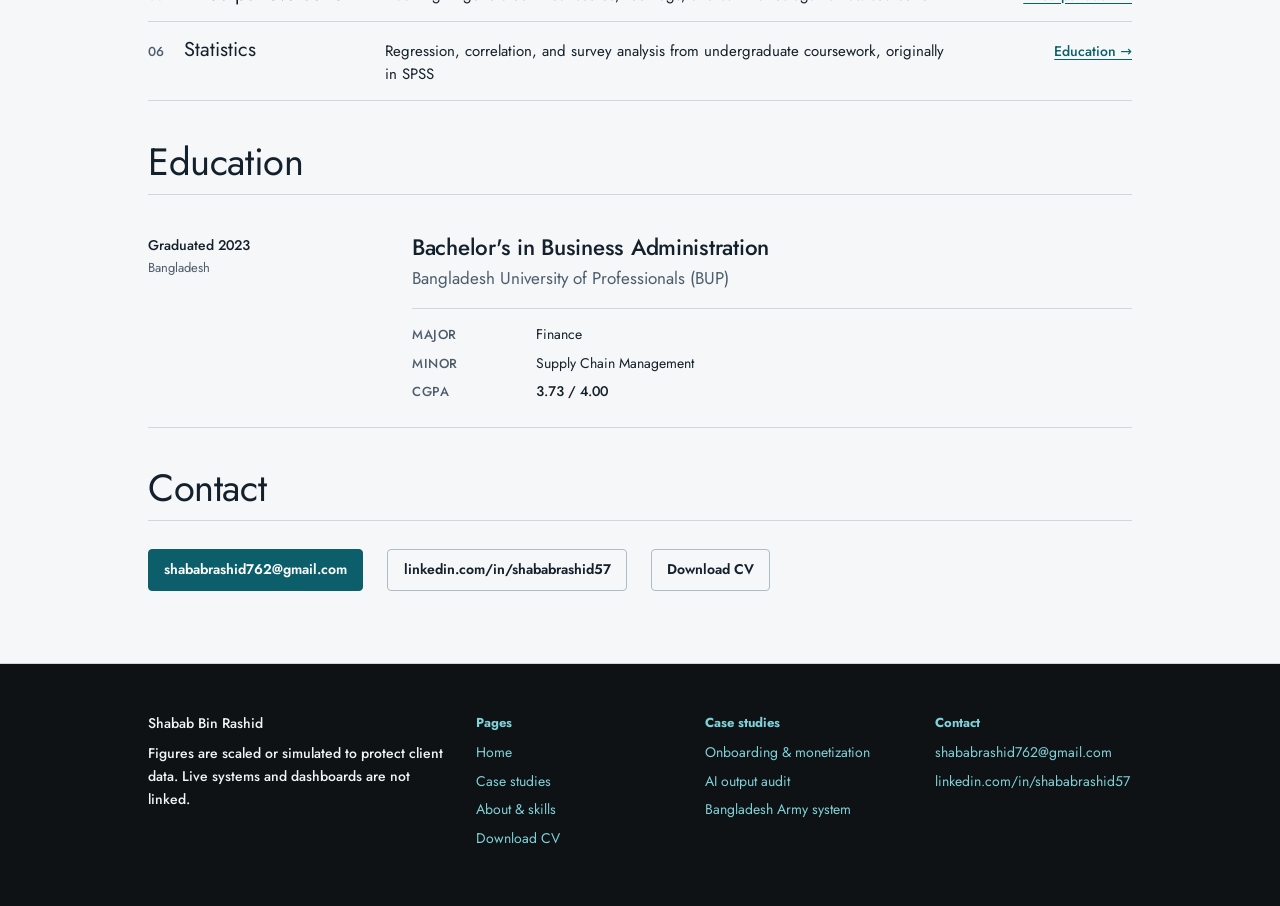
==== commit 5f9d8790: "Remove Python (stated gap) row from Skills table on About page" ====
--- a/about.html
+++ b/about.html
@@ -111,12 +111,6 @@
                 <td class="tk-level">Regression, correlation, and survey analysis from undergraduate coursework, originally in SPSS</td>
                 <td class="tk-where"><a href="about.html#education">Education →</a></td>
               </tr>
-              <tr>
-                <td class="tk-num">07</td>
-                <th scope="row" class="tk-skill">Python (stated gap)</th>
-                <td class="tk-level">Beginner; a gap I want graduate training to close</td>
-                <td class="tk-where"><a href="about.html#why">Graduate goal →</a></td>
-              </tr>
             </tbody>
           </table>
         </div>
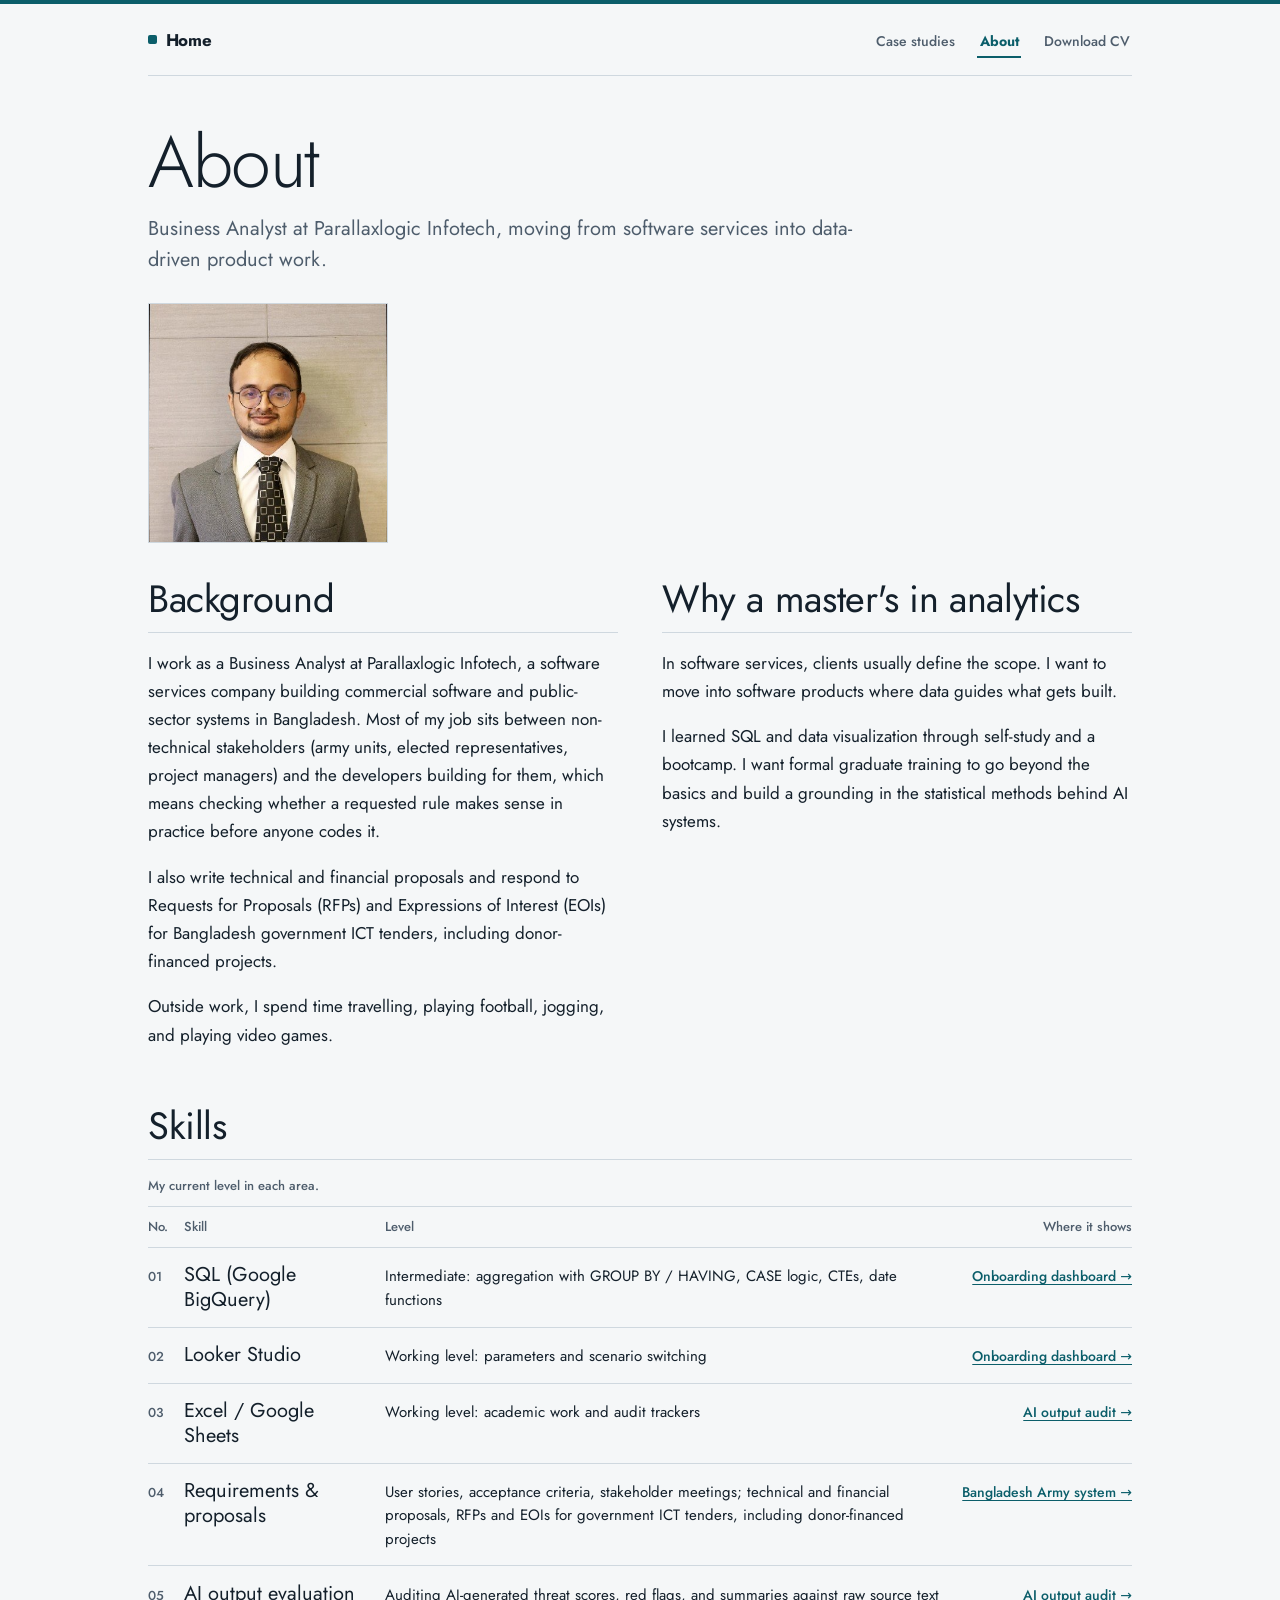
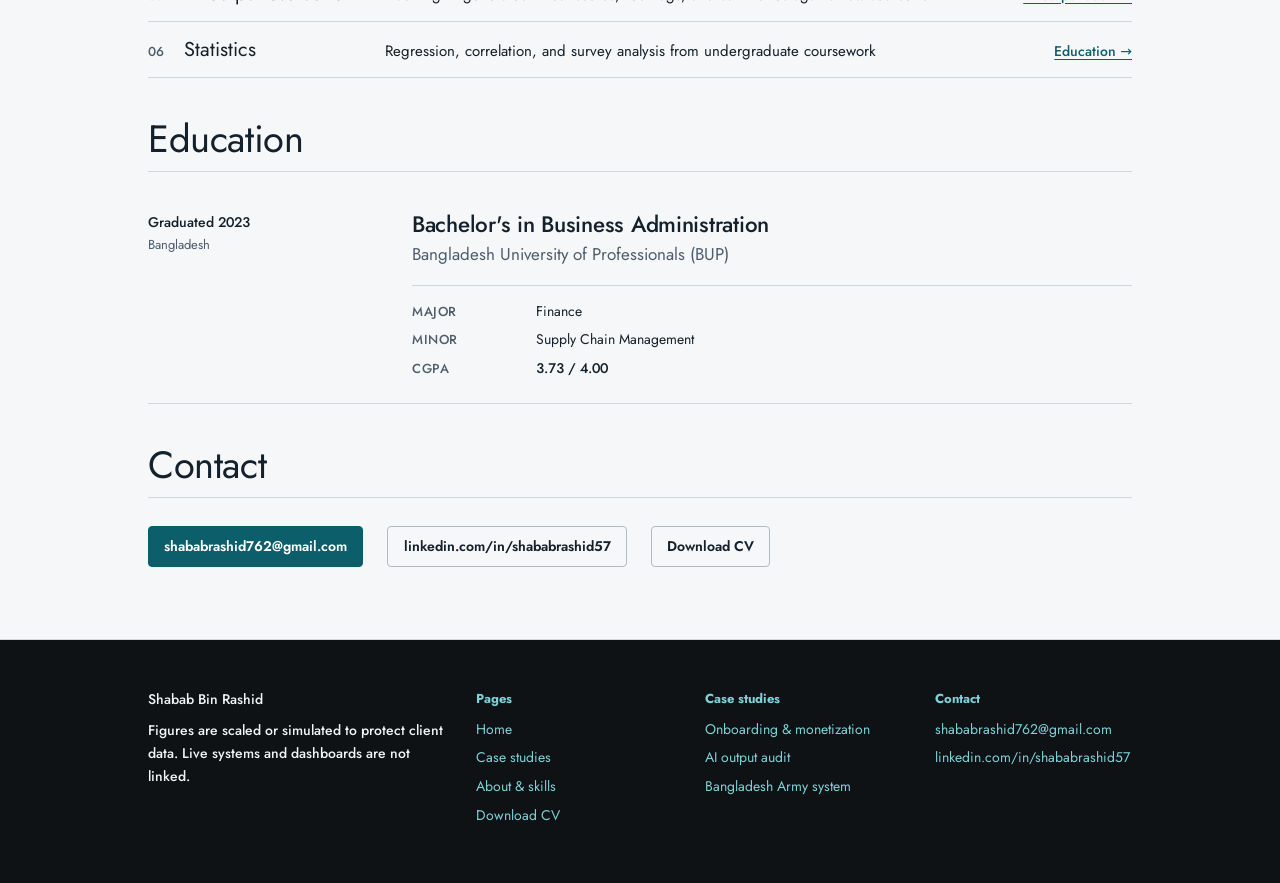
==== commit 1480bcbe: "Remove SPSS mention from Statistics skill on About page" ====
--- a/about.html
+++ b/about.html
@@ -108,7 +108,7 @@
               <tr>
                 <td class="tk-num">06</td>
                 <th scope="row" class="tk-skill">Statistics</th>
-                <td class="tk-level">Regression, correlation, and survey analysis from undergraduate coursework, originally in SPSS</td>
+                <td class="tk-level">Regression, correlation, and survey analysis from undergraduate coursework</td>
                 <td class="tk-where"><a href="about.html#education">Education →</a></td>
               </tr>
             </tbody>
